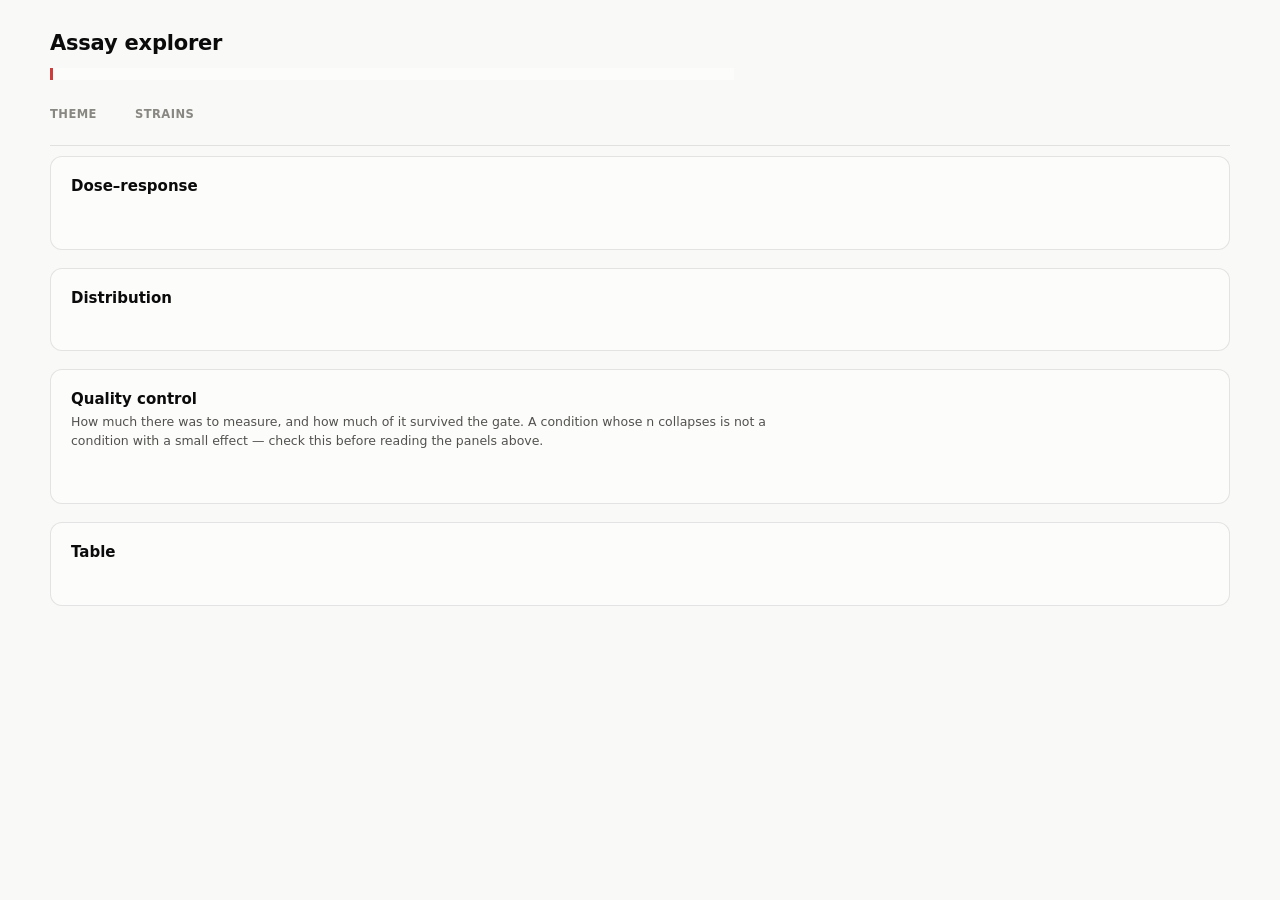
==== launcher/assay_explorer_template.html @ 5ca2dff2 "Body size in micrometres; plate/condition layer and explorers for the other three assays Two related" ====
<!DOCTYPE html><html lang="en"><head><meta charset="utf-8">
<meta name="viewport" content="width=device-width,initial-scale=1">
<title>Assay explorer</title>
<style>
:root{color-scheme:light;--surface-1:#fcfcfb;--plane:#f9f9f7;--ink:#0b0b0b;--ink2:#52514e;--mut:#898781;
--grid:#e1e0d9;--axis:#c3c2b7;--ring:rgba(11,11,11,.10);--crit:#d03b3b;--s1:#2a78d6;
--g1:#86b6ef;--g2:#5598e7;--g3:#2a78d6;--g4:#1c5cab;--g5:#104281;--g6:#0d366b;--g7:#08203f}
:root[data-theme=dark],
html[data-theme=dark]{color-scheme:dark;--surface-1:#1a1a19;--plane:#0d0d0d;--ink:#fff;--ink2:#c3c2b7;
--grid:#2c2c2a;--axis:#383835;--ring:rgba(255,255,255,.10);--s1:#3987e5;
--g1:#b7d3f6;--g2:#86b6ef;--g3:#3987e5;--g4:#256abf;--g5:#184f95;--g6:#104281;--g7:#0d366b}
@media(prefers-color-scheme:dark){:root:where(:not([data-theme=light])){color-scheme:dark;
--surface-1:#1a1a19;--plane:#0d0d0d;--ink:#fff;--ink2:#c3c2b7;--grid:#2c2c2a;--axis:#383835;
--ring:rgba(255,255,255,.10);--s1:#3987e5;
--g1:#b7d3f6;--g2:#86b6ef;--g3:#3987e5;--g4:#256abf;--g5:#184f95;--g6:#104281;--g7:#0d366b}}
*{box-sizing:border-box}
body{margin:0;background:var(--plane);color:var(--ink);font:14px/1.5 system-ui,-apple-system,"Segoe UI",sans-serif;padding:28px 22px 60px}
.wrap{max-width:1180px;margin:0 auto}
h1{font-size:21px;margin:0 0 4px;letter-spacing:-.01em}
.sub{color:var(--ink2);margin:0 0 8px;font-size:13.5px;max-width:86ch}
.warn{border-left:3px solid var(--crit);padding:6px 12px;margin:0 0 18px;color:var(--ink2);font-size:12.5px;max-width:86ch;background:var(--surface-1)}
.card{background:var(--surface-1);border:1px solid var(--ring);border-radius:12px;padding:18px 20px 16px;margin-bottom:18px}
h2{font-size:15px;margin:0 0 3px}
.cap{color:var(--ink2);font-size:12.5px;margin:0 0 14px;max-width:92ch}
.bar{position:sticky;top:0;z-index:8;background:var(--plane);padding:8px 0 10px;margin-bottom:10px;border-bottom:1px solid var(--ring)}
.ctrl{display:flex;gap:7px;flex-wrap:wrap;align-items:center;margin-bottom:12px}
.ctrl b{font-size:11.5px;color:var(--mut);text-transform:uppercase;letter-spacing:.04em;font-weight:600;margin-right:3px}
button{font:inherit;font-size:12.5px;padding:5px 11px;border-radius:999px;cursor:pointer;border:1px solid var(--ring);background:transparent;color:var(--ink2)}
button[aria-pressed=true]{background:var(--ink);color:var(--surface-1);border-color:var(--ink)}
.lg{display:flex;gap:15px;flex-wrap:wrap;font-size:12px;color:var(--ink2);margin-top:10px;align-items:center}
.lg i{width:11px;height:11px;border-radius:3px;display:inline-block;margin-right:5px;vertical-align:-1px}
svg{display:block;width:100%;height:auto;overflow:visible}
svg text{pointer-events:none}
.scroll{overflow-x:auto;overflow-y:visible}
.tt{position:fixed;pointer-events:none;background:var(--surface-1);border:1px solid var(--ring);border-radius:8px;
padding:7px 10px;font-size:12px;box-shadow:0 4px 16px rgba(0,0,0,.13);opacity:0;transition:opacity .1s;z-index:9;color:var(--ink);white-space:nowrap}
.note{font-size:12px;color:var(--mut);margin-top:12px;max-width:92ch}
table{border-collapse:collapse;font-size:12.5px;width:100%}
th,td{text-align:right;padding:5px 9px;border-bottom:1px solid var(--grid);white-space:nowrap}
th:first-child,td:first-child,th:nth-child(2),td:nth-child(2){text-align:left}
thead th{color:var(--mut);font-weight:600;font-size:11.5px;text-transform:uppercase;letter-spacing:.03em}
.flag{color:var(--crit)}
</style></head><body><div class="wrap">
<h1 id="title">Assay explorer</h1>
<p class="sub" id="hdr"></p>
<p class="warn" id="caveat"></p>

<div class="bar"><div class="ctrl"><b>Theme</b><span id="theme"></span>
<span style="width:14px"></span><b id="fillab">Strains</b><span id="filt"></span></div></div>

<div class="card"><h2 id="drt">Dose&ndash;response</h2>
<p class="cap" id="drcap"></p>
<div class="scroll"><div id="dr"></div></div><div class="lg" id="drlg"></div>
<div class="note" id="drnote"></div></div>

<div class="card" id="distcard"><h2 id="distt">Distribution</h2>
<p class="cap" id="distcap"></p>
<div class="scroll"><div id="dist"></div></div><div class="lg" id="distlg"></div></div>

<div class="card"><h2>Quality control</h2>
<p class="cap">How much there was to measure, and how much of it survived the gate. A condition whose
n collapses is not a condition with a small effect &mdash; check this before reading the panels above.</p>
<div class="ctrl" id="qck"></div>
<div class="scroll"><div id="qc"></div></div><div class="lg" id="qclg"></div></div>

<div class="card"><h2>Table</h2>
<p class="cap" id="tblcap"></p>
<div class="ctrl" id="tbk"></div>
<div class="scroll"><div id="tbl"></div></div></div>

</div><div class="tt" id="tt"></div>
<script>
const D = __DATA__;
const $=i=>document.getElementById(i);
const E=(t,a,k)=>{const n=document.createElementNS('http://www.w3.org/2000/svg',t);
 for(const q in a)n.setAttribute(q,a[q]);(k||[]).forEach(c=>n.appendChild(c));return n};
const T=s=>document.createTextNode(s);
const v=n=>getComputedStyle(document.documentElement).getPropertyValue(n).trim();
const tt=$('tt');
function hov(el,html){el.style.pointerEvents='all';
 el.addEventListener('mousemove',e=>{tt.innerHTML=html;tt.style.opacity=1;
  tt.style.left=Math.min(e.clientX+14,innerWidth-tt.offsetWidth-10)+'px';
  tt.style.top=(e.clientY+16)+'px';});
 el.addEventListener('mouseleave',()=>tt.style.opacity=0);}
const RAMP=['--g1','--g2','--g3','--g4','--g5','--g6','--g7'];
const ramp=(i,n)=>RAMP[n<=1?2:Math.min(RAMP.length-1,Math.round(i*(RAMP.length-1)/(n-1)))];
const num=(x,d)=>x===null||x===undefined||!isFinite(x)?'—':(+x).toFixed(d===undefined?2:d);
const dl=d=>d===null?'—':(d+(D.dose_unit?' '+D.dose_unit:''));

/* which strains (or conditions, when nothing parsed) are on screen */
let SHOWN=new Set(D.has_dose?D.strains:D.conditions);
const colKeys=()=>(D.has_dose?D.strains:D.conditions).filter(s=>SHOWN.has(s));
const condOf=(strain,dose)=>D.cond.find(c=>c.strain===strain&&c.dose===dose);
const condByName=n=>D.cond.find(c=>c.condition===n);

/* ---------- 1. dose-response grid: rows = metric, cols = strain ---------- */
function drawDR(){
 const cols=colKeys(), M=D.metrics;
 if(!cols.length||!M.length){$('dr').innerHTML='<p class="note">Nothing selected.</p>';return;}
 const xs=D.has_dose?D.doses:D.conditions.filter(c=>SHOWN.has(c));
 const pw=Math.max(120,Math.min(230,150)), ph=104, gapC=16, gapR=44, padL=86, padT=30, padB=34;
 const W=padL+cols.length*(pw+gapC), H=padT+M.length*(ph+gapR)+padB;
 const svg=E('svg',{viewBox:'0 0 '+W+' '+H,width:W,role:'img','aria-label':'Dose-response'});
 svg.setAttribute('style','max-width:100%;height:auto');
 M.forEach((m,ri)=>{
  /* shared y across the row, so columns are directly comparable */
  let lo=Infinity,hi=-Infinity;
  cols.forEach(cl=>xs.forEach(x=>{
   const c=D.has_dose?condOf(cl,x):condByName(x); if(!c)return;
   const st=c.stats[m.key]||{}; const mu=st.mean, s=st.sd||0;
   if(mu!==null&&mu!==undefined&&isFinite(mu)){lo=Math.min(lo,mu-s);hi=Math.max(hi,mu+s);}
   D.plates.filter(p=>p.condition===c.condition).forEach(p=>{const y=p.vals[m.key];
    if(y!==null&&y!==undefined&&isFinite(y)){lo=Math.min(lo,y);hi=Math.max(hi,y);}});
  }));
  if(!isFinite(lo)){lo=0;hi=1;}
  if(hi<=lo)hi=lo+1;
  if(lo>0&&lo/hi<0.35)lo=0;                  /* zero baseline when it is close */
  const padY=0.08*(hi-lo); lo-=padY; hi+=padY;
  cols.forEach((cl,ci)=>{
   const ox=padL+ci*(pw+gapC), oy=padT+ri*(ph+gapR);
   const X=i=>ox+(xs.length===1?pw/2:14+i*(pw-28)/(xs.length-1));
   const Y=y=>oy+ph-ph*(y-lo)/(hi-lo);
   for(let g=0;g<=3;g++){const y=oy+ph-ph*g/3;
    svg.appendChild(E('line',{x1:ox,x2:ox+pw,y1:y,y2:y,stroke:v('--grid'),'stroke-width':.8}));
    if(ci===0)svg.appendChild(E('text',{x:ox-8,y:y+3.5,'text-anchor':'end',fill:v('--mut'),'font-size':9.5},
      [T(num(lo+(hi-lo)*g/3,(hi-lo)<3?2:(hi-lo)<40?1:0))]));}
   if(ci===0)svg.appendChild(E('text',{x:14,y:oy+ph/2,'text-anchor':'middle',fill:v('--ink'),
     'font-size':11,'font-weight':600,transform:'rotate(-90 14 '+(oy+ph/2)+')'},[T(m.label)]));
   if(ri===0)svg.appendChild(E('text',{x:ox+pw/2,y:oy-12,'text-anchor':'middle',fill:v('--ink'),
     'font-size':12,'font-weight':700},[T(cl)]));
   const pts=[];
   xs.forEach((x,xi)=>{
    const c=D.has_dose?condOf(cl,x):condByName(x); if(!c)return;
    const st=c.stats[m.key]||{};
    D.plates.filter(p=>p.condition===c.condition).forEach((p,pi)=>{const y=p.vals[m.key];
     if(y===null||y===undefined||!isFinite(y))return;
     const dot=E('circle',{cx:X(xi)+((pi%5)-2)*2.6,cy:Y(y),r:2,fill:v('--axis')});
     hov(dot,'<b>'+p.plate+'</b><br>'+m.label+' '+num(y)+(m.unit?' '+m.unit:'')+
         '<br>'+p.n_kept+' of '+p.n_items+' kept');
     svg.appendChild(dot);});
    if(st.mean===null||st.mean===undefined||!isFinite(st.mean))return;
    pts.push([X(xi),Y(st.mean)]);
    if(st.sd)svg.appendChild(E('path',{d:'M'+X(xi)+' '+Y(st.mean+st.sd)+'V'+Y(st.mean-st.sd),
      stroke:v('--s1'),'stroke-width':1.2}));
    const mk=E('circle',{cx:X(xi),cy:Y(st.mean),r:3.4,fill:v('--s1'),
      stroke:v('--surface-1'),'stroke-width':1.5});
    hov(mk,'<b>'+c.condition+'</b><br>'+m.label+' '+num(st.mean)+(m.unit?' '+m.unit:'')+
        (st.sd?' ± '+num(st.sd):'')+'<br>'+c.n_plates+' plate(s), '+c.n_kept+' kept of '+c.n_items+
        (m.note?'<br><i>'+m.note+'</i>':''));
    svg.appendChild(mk);});
   if(pts.length>1)svg.appendChild(E('path',{d:pts.map((p,i)=>(i?'L':'M')+p[0]+' '+p[1]).join(' '),
     fill:'none',stroke:v('--s1'),'stroke-width':1.8,'stroke-linejoin':'round'}));
   svg.appendChild(E('line',{x1:ox,x2:ox+pw,y1:oy+ph,y2:oy+ph,stroke:v('--axis'),'stroke-width':1}));
   if(ri===M.length-1)xs.forEach((x,xi)=>svg.appendChild(E('text',{x:X(xi),y:oy+ph+15,
     'text-anchor':'middle',fill:v('--mut'),'font-size':9.5},[T(D.has_dose?String(x):String(x))])));
  });
 });
 if(D.has_dose)svg.appendChild(E('text',{x:padL+(W-padL)/2,y:H-6,'text-anchor':'middle',
   fill:v('--mut'),'font-size':10.5},[T('Dose'+(D.dose_unit?' ('+D.dose_unit+')':''))]));
 $('dr').innerHTML='';$('dr').appendChild(svg);
 $('drlg').innerHTML='<span><i style="background:'+v('--s1')+'"></i>condition mean ± SD across plates</span>'
  +'<span><i style="background:'+v('--axis')+'"></i>one plate</span>'
  +'<span style="color:var(--mut)">y is shared across a row, so columns compare directly</span>';
 $('drnote').innerHTML=D.metrics.filter(m=>m.note).map(m=>'<b>'+m.label+'</b> — '+m.note).join('<br>');
}

/* ---------- 2. distribution: rows = strain, curves = dose ---------- */
function drawDist(){
 if(!D.dist){$('distcard').style.display='none';return;}
 const P=D.dist, X=P.x, n=X.length, rows=colKeys();
 const series=D.has_dose?D.doses:['*'];
 const pw=420, ph=76, gapR=26, padL=96, padT=16, padB=40;
 const W=padL+pw+20, H=padT+rows.length*(ph+gapR)+padB;
 const svg=E('svg',{viewBox:'0 0 '+W+' '+H,width:W,role:'img','aria-label':'Distribution'});
 svg.setAttribute('style','max-width:100%;height:auto');
 const lx=P.log?Math.log(X[0]):X[0], hx=P.log?Math.log(X[n-1]):X[n-1];
 const ticks=(()=>{if(!P.log){const o=[];for(let g=0;g<=5;g++)o.push(X[0]+(X[n-1]-X[0])*g/5);return o;}
  const o=[];let e=Math.floor(Math.log10(X[0]));
  while(Math.pow(10,e)<=X[n-1]){[1,1.5,2,3,4,6,8].forEach(m=>{const z=m*Math.pow(10,e);
   if(z>=X[0]&&z<=X[n-1])o.push(z);});e++;}return o;})();
 const PXo=z=>(P.log?Math.log(z):z);
 let drawn=0;
 rows.forEach((rk,ri)=>{
  const oy=padT+ri*(ph+gapR), ox=padL;
  const PX=z=>ox+pw*(PXo(z)-lx)/(hx-lx), PY=y=>oy+ph-ph*y;
  ticks.forEach(z=>{svg.appendChild(E('line',{x1:PX(z),x2:PX(z),y1:oy,y2:oy+ph,stroke:v('--grid'),'stroke-width':.8}));
   if(ri===rows.length-1)svg.appendChild(E('text',{x:PX(z),y:oy+ph+26,'text-anchor':'middle',
     fill:v('--mut'),'font-size':9.5},[T(num(z,z<10?1:0))]));});
  svg.appendChild(E('text',{x:padL-12,y:oy+ph/2+4,'text-anchor':'end',fill:v('--ink'),
    'font-size':12,'font-weight':700},[T(rk)]));
  series.forEach((s,si)=>{
   const key=D.has_dose?(rk+'|'+s):rk;
   const g=P.groups[key]; if(!g)return;
   const col=v(ramp(si,series.length));
   if(g.y){drawn++;
    let d='M'+PX(X[0])+' '+PY(0); g.y.forEach((y,i)=>{d+='L'+PX(X[i])+' '+PY(y)}); d+='L'+PX(X[n-1])+' '+PY(0);
    svg.appendChild(E('path',{d:d+'Z',fill:col,opacity:.12}));
    const ln=E('path',{d:d,fill:'none',stroke:col,'stroke-width':2,'stroke-linejoin':'round'});
    hov(ln,'<b>'+rk+(D.has_dose?' · '+dl(s):'')+'</b><br>median '+num(g.p50)+' '+P.unit+
        '<br>p25–p75 '+num(g.p25)+'–'+num(g.p75)+' · n='+g.n);
    svg.appendChild(ln);}
   const tri=E('path',{d:'M'+PX(g.p50)+' '+(oy+ph+3)+'l-4 6h8z',fill:col,
     stroke:v('--surface-1'),'stroke-width':1});
   hov(tri,'<b>'+rk+(D.has_dose?' · '+dl(s):'')+'</b><br>median '+num(g.p50)+' '+P.unit+' · n='+g.n);
   svg.appendChild(tri);});
  svg.appendChild(E('line',{x1:ox,x2:ox+pw,y1:oy+ph,y2:oy+ph,stroke:v('--axis'),'stroke-width':1}));
 });
 svg.appendChild(E('text',{x:padL+pw/2,y:H-6,'text-anchor':'middle',fill:v('--mut'),'font-size':10.5},
   [T(P.label+(P.unit?' ('+P.unit+')':'')+(P.log?', log scale':''))]));
 $('dist').innerHTML='';$('dist').appendChild(svg);
 $('distlg').innerHTML=(D.has_dose?D.doses.map((d,i)=>
   '<span><i style="background:'+v(ramp(i,D.doses.length))+'"></i>'+dl(d)+'</span>').join(''):'')
  +'<span style="color:var(--mut)">▲ median · '+P.n_total.toLocaleString()+' items · '+drawn
  +' curve'+(drawn===1?'':'s')+' (a group needs ≥8)</span>';
}

/* ---------- 3. quality control ---------- */
const QCM=[{k:'n_items',lab:'Items measured per plate'},
           {k:'n_kept',lab:'…that passed the quality gate'},
           {k:'kept_pct',lab:'Kept, as % of measured'}];
let QK=0;
function drawQC(){
 const cols=colKeys();
 const cells=[]; cols.forEach(cl=>{(D.has_dose?D.doses:[null]).forEach(d=>{
  const c=D.has_dose?condOf(cl,d):condByName(cl); if(c)cells.push(c);});});
 if(!cells.length){$('qc').innerHTML='';return;}
 const M=QCM[QK];
 const pw=Math.max(360,Math.min(1040,66*cells.length+120)), ph=180, padL=64,padT=16,padB=64;
 const W=pw+padL, H=ph+padT+padB;
 const svg=E('svg',{viewBox:'0 0 '+W+' '+H,width:W,role:'img','aria-label':'Quality control'});
 svg.setAttribute('style','max-width:100%;height:auto');
 const valOf=c=>M.k==='kept_pct'?(c.n_items?100*c.n_kept/c.n_items:null):c[M.k];
 let hi=0; cells.forEach(c=>{const y=valOf(c); if(y!==null&&isFinite(y)&&y>hi)hi=y;});
 hi=hi*1.15||1;
 const iw=pw-30, ox=padL, oy=padT, bw=Math.min(34,iw/cells.length*0.62);
 const Y=y=>oy+ph-ph*Math.min(Math.max(y,0),hi)/hi;
 for(let g=0;g<=4;g++){const val=hi*g/4,y=Y(val);
  svg.appendChild(E('line',{x1:ox,x2:ox+iw,y1:y,y2:y,stroke:v('--grid'),'stroke-width':.8}));
  svg.appendChild(E('text',{x:ox-8,y:y+3.5,'text-anchor':'end',fill:v('--mut'),'font-size':10},
    [T(num(val,hi<10?1:0))]));}
 cells.forEach((c,i)=>{const x=ox+iw*(i+0.5)/cells.length, y=valOf(c);
  if(y!==null&&isFinite(y)){
   const h=Math.max(1,oy+ph-Y(y));
   const r=E('rect',{x:x-bw/2,y:Y(y),width:bw,height:h,rx:3,fill:v('--s1'),opacity:.85});
   hov(r,'<b>'+c.condition+'</b><br>'+M.lab+': '+num(y,1)+'<br>'+c.n_plates+
       ' plate(s) · '+c.n_kept+' kept of '+c.n_items);
   svg.appendChild(r);}
  svg.appendChild(E('text',{x:x,y:oy+ph+14,'text-anchor':'end',fill:v('--mut'),'font-size':9.5,
    transform:'rotate(-40 '+x+' '+(oy+ph+14)+')'},[T(c.condition)]));});
 svg.appendChild(E('line',{x1:ox,x2:ox+iw,y1:oy+ph,y2:oy+ph,stroke:v('--axis'),'stroke-width':1}));
 $('qc').innerHTML='';$('qc').appendChild(svg);
 $('qclg').innerHTML='<span style="color:var(--mut)">'+M.lab+'</span>';
}

/* ---------- 4. table ---------- */
let TBK=0;
function drawTable(){
 const per=TBK===0;
 let h='<table><thead><tr><th>Condition</th><th>'+(per?'Plates':'Plate')+'</th>'
  +(per?'<th>n items</th><th>n kept</th>':'<th>n items</th><th>n kept</th>')
  +D.metrics.map(m=>'<th>'+m.label+(m.unit?' ('+m.unit+')':'')+'</th>').join('')+'</tr></thead><tbody>';
 if(per){
  D.cond.filter(c=>SHOWN.has(D.has_dose?c.strain:c.condition)).forEach(c=>{
   h+='<tr><td>'+c.condition+'</td><td>'+c.n_plates+'</td><td>'+c.n_items+'</td><td>'+c.n_kept+'</td>'
    +D.metrics.map(m=>{const s=c.stats[m.key]||{};
      return '<td>'+num(s.mean)+(s.sd!==null&&s.sd!==undefined?' <span style="color:var(--mut)">± '+num(s.sd)+'</span>':'')+'</td>'}).join('')+'</tr>';});
 }else{
  D.plates.filter(p=>SHOWN.has(D.has_dose?p.strain:p.condition)).forEach(p=>{
   h+='<tr><td>'+p.condition+'</td><td>'+p.plate+'</td><td>'+p.n_items+'</td><td>'+p.n_kept+'</td>'
    +D.metrics.map(m=>'<td>'+num(p.vals[m.key])+'</td>').join('')+'</tr>';});
 }
 h+='</tbody></table>';$('tbl').innerHTML=h;
}

/* ---------- chrome ---------- */
function chip(host,label,pressed,onclick){const b=document.createElement('button');
 b.textContent=label;b.setAttribute('aria-pressed',pressed?'true':'false');
 b.onclick=()=>{onclick(b);};host.appendChild(b);return b;}

function boot(){
 $('title').textContent=D.title; document.title=D.title;
 $('hdr').innerHTML=D.subtitle||'';
 if(D.caveat)$('caveat').innerHTML=D.caveat; else $('caveat').style.display='none';
 $('drt').textContent=D.has_dose?'Dose–response':'By condition';
 $('drcap').innerHTML=D.dr_caption||'';
 if(D.dist){$('distt').textContent=D.dist.title||'Distribution';$('distcap').innerHTML=D.dist.caption||'';}
 $('tblcap').innerHTML='Every number behind the panels. Condition rows are mean ± SD across plates; '
  +'plate rows are that plate’s own summary.';
 $('fillab').textContent=D.has_dose?'Strains':'Conditions';
 (D.has_dose?D.strains:D.conditions).forEach(s=>chip($('filt'),s,true,b=>{
   if(SHOWN.has(s)&&SHOWN.size>1)SHOWN.delete(s); else SHOWN.add(s);
   b.setAttribute('aria-pressed',SHOWN.has(s)?'true':'false'); redraw();}));
 QCM.forEach((m,i)=>chip($('qck'),m.lab,i===0,b=>{QK=i;
   [...$('qck').children].forEach((c,j)=>c.setAttribute('aria-pressed',j===i?'true':'false'));drawQC();}));
 ['Per condition','Per plate'].forEach((lab,i)=>chip($('tbk'),lab,i===0,b=>{TBK=i;
   [...$('tbk').children].forEach((c,j)=>c.setAttribute('aria-pressed',j===i?'true':'false'));drawTable();}));
 ['Auto','Light','Dark'].forEach((lab,i)=>chip($('theme'),lab,i===0,b=>{
   const r=document.documentElement;
   if(i===0)r.removeAttribute('data-theme'); else r.setAttribute('data-theme',lab.toLowerCase());
   [...$('theme').children].forEach((c,j)=>c.setAttribute('aria-pressed',j===i?'true':'false'));
   redraw();}));
 redraw();
}
function redraw(){drawDR();drawDist();drawQC();drawTable();}
boot();
</script></body></html>
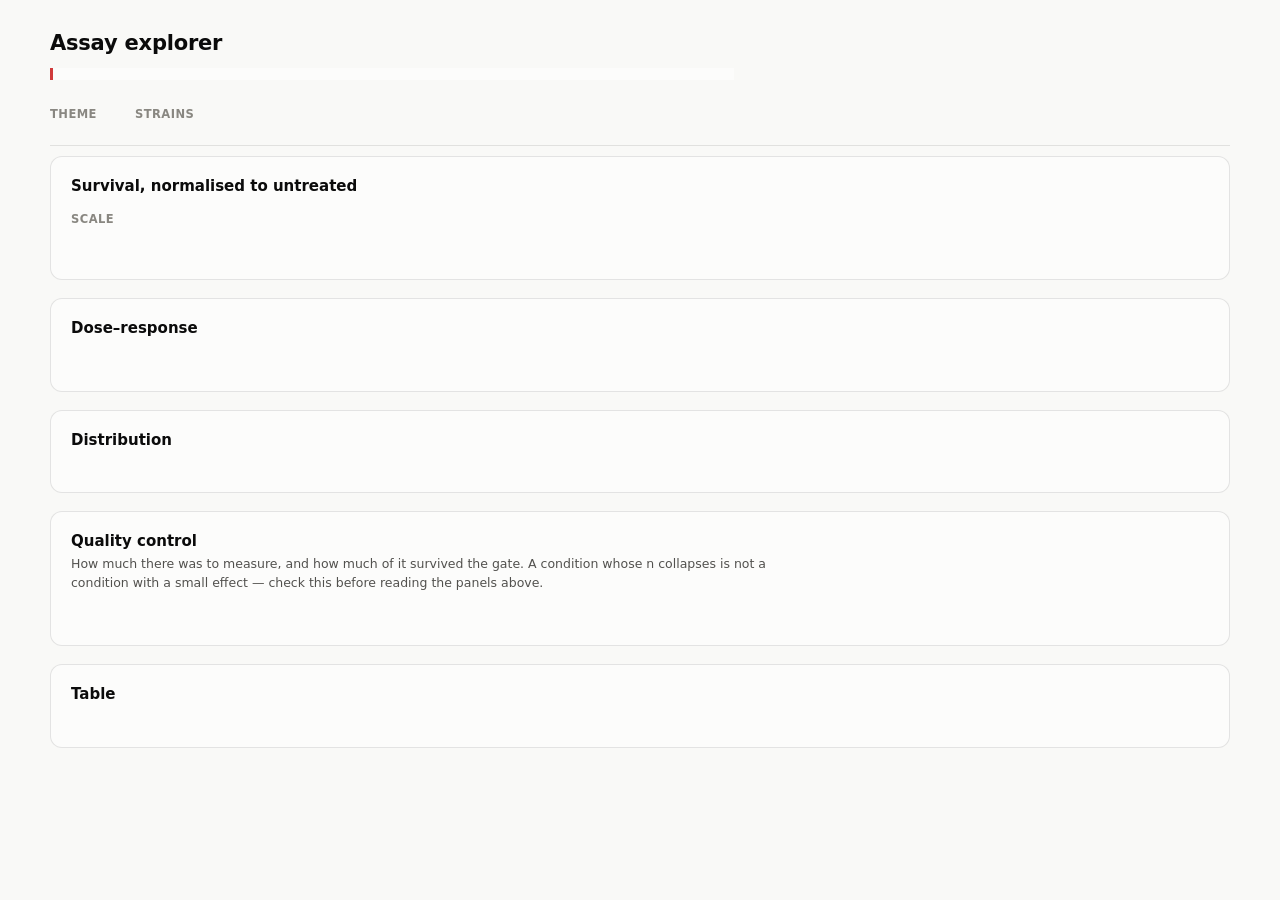
==== commit 5b6910a6: "Colony survival gets the figure it was missing: survival normalised to untreated counting_dose_respo" ====
--- a/launcher/assay_explorer_template.html
+++ b/launcher/assay_explorer_template.html
@@ -4,15 +4,18 @@
 <style>
 :root{color-scheme:light;--surface-1:#fcfcfb;--plane:#f9f9f7;--ink:#0b0b0b;--ink2:#52514e;--mut:#898781;
 --grid:#e1e0d9;--axis:#c3c2b7;--ring:rgba(11,11,11,.10);--crit:#d03b3b;--s1:#2a78d6;
---g1:#86b6ef;--g2:#5598e7;--g3:#2a78d6;--g4:#1c5cab;--g5:#104281;--g6:#0d366b;--g7:#08203f}
+--g1:#86b6ef;--g2:#5598e7;--g3:#2a78d6;--g4:#1c5cab;--g5:#104281;--g6:#0d366b;--g7:#08203f;
+--c1:#2a78d6;--c2:#eb6834;--c3:#1baf7a;--c4:#eda100;--c5:#e87ba4;--c6:#008300;--c7:#4a3aa7;--c8:#e34948}
 :root[data-theme=dark],
 html[data-theme=dark]{color-scheme:dark;--surface-1:#1a1a19;--plane:#0d0d0d;--ink:#fff;--ink2:#c3c2b7;
 --grid:#2c2c2a;--axis:#383835;--ring:rgba(255,255,255,.10);--s1:#3987e5;
---g1:#b7d3f6;--g2:#86b6ef;--g3:#3987e5;--g4:#256abf;--g5:#184f95;--g6:#104281;--g7:#0d366b}
+--g1:#b7d3f6;--g2:#86b6ef;--g3:#3987e5;--g4:#256abf;--g5:#184f95;--g6:#104281;--g7:#0d366b;
+--c1:#3987e5;--c2:#d95926;--c3:#199e70;--c4:#c98500;--c5:#d55181;--c6:#008300;--c7:#9085e9;--c8:#e66767}
 @media(prefers-color-scheme:dark){:root:where(:not([data-theme=light])){color-scheme:dark;
 --surface-1:#1a1a19;--plane:#0d0d0d;--ink:#fff;--ink2:#c3c2b7;--grid:#2c2c2a;--axis:#383835;
 --ring:rgba(255,255,255,.10);--s1:#3987e5;
---g1:#b7d3f6;--g2:#86b6ef;--g3:#3987e5;--g4:#256abf;--g5:#184f95;--g6:#104281;--g7:#0d366b}}
+--g1:#b7d3f6;--g2:#86b6ef;--g3:#3987e5;--g4:#256abf;--g5:#184f95;--g6:#104281;--g7:#0d366b;
+--c1:#3987e5;--c2:#d95926;--c3:#199e70;--c4:#c98500;--c5:#d55181;--c6:#008300;--c7:#9085e9;--c8:#e66767}}
 *{box-sizing:border-box}
 body{margin:0;background:var(--plane);color:var(--ink);font:14px/1.5 system-ui,-apple-system,"Segoe UI",sans-serif;padding:28px 22px 60px}
 .wrap{max-width:1180px;margin:0 auto}
@@ -48,6 +51,12 @@
 <div class="bar"><div class="ctrl"><b>Theme</b><span id="theme"></span>
 <span style="width:14px"></span><b id="fillab">Strains</b><span id="filt"></span></div></div>
 
+<div class="card" id="survcard"><h2>Survival, normalised to untreated</h2>
+<p class="cap" id="survcap"></p>
+<div class="ctrl" id="survk"><b>Scale</b></div>
+<div class="scroll"><div id="surv"></div></div><div class="lg" id="survlg"></div>
+<div class="note" id="survnote"></div></div>
+
 <div class="card"><h2 id="drt">Dose&ndash;response</h2>
 <p class="cap" id="drcap"></p>
 <div class="scroll"><div id="dr"></div></div><div class="lg" id="drlg"></div>
@@ -92,6 +101,118 @@
 const colKeys=()=>(D.has_dose?D.strains:D.conditions).filter(s=>SHOWN.has(s));
 const condOf=(strain,dose)=>D.cond.find(c=>c.strain===strain&&c.dose===dose);
 const condByName=n=>D.cond.find(c=>c.condition===n);
+
+/* ---------- 0. survival: one axis, every strain, normalised to its own control
+   The one panel that overlays strains instead of faceting them, because "which
+   strain falls off faster" is a comparison between curves. It pays for the
+   exception with a colour-vision-validated categorical set, capped at eight,
+   and a label on every curve, so identity never rests on colour alone.
+   Linear and log are the same numbers: linear can draw a zero, log shows a
+   fall from 100% to 10% and one from 10% to 1% as the same step. -------- */
+const CAT=['--c1','--c2','--c3','--c4','--c5','--c6','--c7','--c8'];
+let SLOG=0;
+function drawSurv(){
+ const P=D.survival;
+ if(!P){$('survcard').style.display='none';return;}
+ const S=P.series.filter(s=>SHOWN.has(s.strain));
+ const slot={}; P.series.forEach((s,i)=>slot[s.strain]=i);   /* colour follows the strain, never its rank */
+ if(!S.length){$('surv').innerHTML='<p class="note">Nothing selected.</p>';$('survlg').innerHTML='';return;}
+ const every=[]; S.forEach(s=>s.pts.forEach(q=>(q.vals||[]).forEach(x=>{if(x!==null&&isFinite(x))every.push(x)})));
+ const mx=Math.max(100,...every), pos=every.filter(x=>x>0);
+ const isLog=SLOG===1;
+ const top=isLog?Math.max(100,mx*1.3):Math.max(105,mx*1.08);
+ const fl=Math.pow(10,Math.floor(Math.log10(Math.min(100,...(pos.length?pos:[100])))));
+ const ds=[...new Set(S.flatMap(s=>s.pts.map(q=>q.dose)))].sort((a,b)=>a-b);
+ const dmin=ds[0], dmax=ds[ds.length-1], span=(dmax-dmin)||1;
+ const padL=64,padT=14,padB=50,pw=650,ph=258,labw=70;
+ const W=padL+pw+labw, H=padT+ph+padB;
+ const svg=E('svg',{viewBox:'0 0 '+W+' '+H,width:W,role:'img','aria-label':'Survival normalised to untreated'});
+ svg.setAttribute('style','max-width:100%;height:auto');
+ const ox=padL, oy=padT;
+ const X=d=>ox+(ds.length===1?pw/2:pw*(d-dmin)/span*0.92);
+ const lg=Math.log10(fl), lgT=Math.log10(top);
+ const Y=y=>isLog?oy+ph-ph*(Math.log10(Math.max(y,fl))-lg)/(lgT-lg):oy+ph-ph*Math.min(y,top)/top;
+ const FY=isLog?oy+ph:Y(0);                       /* where a zero-count plate sits */
+
+ /* grid + y labels */
+ const yt=[];
+ if(isLog){for(let e=Math.floor(lg);Math.pow(10,e)<=top;e++){const z=Math.pow(10,e);if(z>=fl)yt.push(z);}}
+ else{const st=top<=140?20:(top<=220?25:50);for(let z=0;z<=top;z+=st)yt.push(z);}
+ yt.forEach(z=>{const y=Y(z);
+  svg.appendChild(E('line',{x1:ox,x2:ox+pw,y1:y,y2:y,stroke:v('--grid'),'stroke-width':.8}));
+  svg.appendChild(E('text',{x:ox-9,y:y+3.5,'text-anchor':'end',fill:v('--mut'),'font-size':10},
+    [T((z===0?0:z<1?z.toFixed(1):z)+'%')]));});
+ if(isLog){for(let e=Math.floor(lg);Math.pow(10,e)<top;e++)for(let m=2;m<10;m++){
+   const z=m*Math.pow(10,e); if(z<fl||z>top)continue; const y=Y(z);
+   svg.appendChild(E('line',{x1:ox,x2:ox+pw,y1:y,y2:y,stroke:v('--grid'),'stroke-width':.5,opacity:.5}));
+   svg.appendChild(E('line',{x1:ox-3,x2:ox,y1:y,y2:y,stroke:v('--axis'),'stroke-width':.8}));}}
+ svg.appendChild(E('line',{x1:ox,x2:ox+pw,y1:Y(100),y2:Y(100),stroke:v('--axis'),'stroke-width':1,
+   'stroke-dasharray':'5 4'}));
+
+ let nz=0; const labs=[];
+ S.forEach(s=>{
+  const col=v(CAT[slot[s.strain]%CAT.length]);
+  (s.pts||[]).forEach(q=>{const n=(q.vals||[]).length;
+   (q.vals||[]).forEach((val,j)=>{
+    if(val===null||!isFinite(val))return;
+    const dx=(j-(n-1)/2)*4;
+    if(val<=0&&isLog){nz++;
+     const tri=E('path',{d:'M'+(X(q.dose)+dx-4)+' '+(FY-7)+'h8l-4 7z',fill:'none',stroke:col,'stroke-width':1.1,opacity:.65});
+     hov(tri,'<b>'+(q.plates?q.plates[j]:'plate')+'</b><br>'+dl(q.dose)+' · 0% — no colonies<br><i>zero cannot sit on a log axis</i>');
+     svg.appendChild(tri);return;}
+    if(val<=0)nz++;
+    const dot=E('circle',{cx:X(q.dose)+dx,cy:Y(val),r:2.3,fill:col,opacity:.5,
+      stroke:v('--surface-1'),'stroke-width':.8});
+    hov(dot,'<b>'+(q.plates?q.plates[j]:'plate')+'</b><br>'+s.strain+' · '+dl(q.dose)+'<br>'+num(val,1)+'% of untreated');
+    svg.appendChild(dot);});});
+  const pts=[];
+  (s.pts||[]).forEach(q=>{
+   if(q.mean===null||!isFinite(q.mean))return;
+   if(isLog&&q.mean<=0)return;
+   pts.push([X(q.dose),Y(q.mean)]);
+   if(q.sd){const hiY=Y(q.mean+q.sd), loY=Y(Math.max(q.mean-q.sd,isLog?fl:0));
+    svg.appendChild(E('path',{d:'M'+X(q.dose)+' '+hiY+'V'+loY,stroke:col,'stroke-width':1.3}));}
+   const mk=E('circle',{cx:X(q.dose),cy:Y(q.mean),r:3.8,fill:col,stroke:v('--surface-1'),'stroke-width':1.5});
+   hov(mk,'<b>'+s.strain+' · '+dl(q.dose)+'</b><br>'+num(q.mean,1)+'% ± '+num(q.sd,1)+
+       ' of untreated<br>'+(q.vals||[]).length+' plate(s)'+
+       (q.dose===s.ctrl_dose?'<br><i>the control: 100% by construction, the bar is its own spread</i>':''));
+   svg.appendChild(mk);});
+  if(pts.length>1)svg.appendChild(E('path',{d:pts.map((q,i)=>(i?'L':'M')+q[0]+' '+q[1]).join(' '),
+    fill:'none',stroke:col,'stroke-width':2,'stroke-linejoin':'round'}));
+  let lx=pts.length?pts[pts.length-1][0]:X(dmin), ly=pts.length?pts[pts.length-1][1]:Y(100);
+  if(isLog){
+   const zs=(s.pts||[]).filter(q=>q.mean!==null&&isFinite(q.mean)&&q.mean<=0).map(q=>q.dose).sort((a,b)=>a-b);
+   if(zs.length&&pts.length){
+    svg.appendChild(E('path',{d:'M'+pts[pts.length-1][0]+' '+pts[pts.length-1][1]+'L'+X(zs[0])+' '+FY,
+      fill:'none',stroke:col,'stroke-width':1.5,'stroke-dasharray':'3 3'}));
+    zs.forEach(z=>{const tri=E('path',{d:'M'+(X(z)-6)+' '+(FY-10)+'h12l-6 10z',fill:v('--surface-1'),
+      stroke:col,'stroke-width':1.7});
+     hov(tri,'<b>'+s.strain+' · '+dl(z)+'</b><br>every plate scored zero<br><i>the floor is a margin, not a value</i>');
+     svg.appendChild(tri);});
+    lx=X(zs[zs.length-1]); ly=FY;}}
+  labs.push({x:lx,y:ly,txt:s.strain});
+ });
+ /* Curves that end close together would print their labels on top of each
+    other; nudge them apart rather than lose one. */
+ labs.sort((a,b)=>a.y-b.y);
+ for(let i=1;i<labs.length;i++)if(labs[i].y-labs[i-1].y<13)labs[i].y=labs[i-1].y+13;
+ labs.forEach(l=>svg.appendChild(E('text',{x:l.x+8,y:Math.min(l.y,oy+ph+9)+3.5,fill:v('--ink'),
+   'font-size':11,'font-weight':600},[T(l.txt)])));
+ svg.appendChild(E('line',{x1:ox,x2:ox+pw,y1:oy+ph,y2:oy+ph,stroke:v('--axis'),'stroke-width':1}));
+ ds.forEach(d=>svg.appendChild(E('text',{x:X(d),y:oy+ph+16,'text-anchor':'middle',fill:v('--mut'),'font-size':10},[T(String(d))])));
+ svg.appendChild(E('text',{x:ox+pw/2,y:H-8,'text-anchor':'middle',fill:v('--mut'),'font-size':10.5},
+   [T('Dose'+(D.dose_unit?' ('+D.dose_unit+')':''))]));
+ svg.appendChild(E('text',{x:13,y:oy+ph/2,'text-anchor':'middle',fill:v('--ink'),'font-size':11,
+   'font-weight':600,transform:'rotate(-90 13 '+(oy+ph/2)+')'},[T(P.label+', % of untreated')]));
+ $('surv').innerHTML='';$('surv').appendChild(svg);
+ $('survlg').innerHTML=S.map(s=>'<span><i style="background:'+v(CAT[slot[s.strain]%CAT.length])+'"></i>'+s.strain+'</span>').join('')
+  +'<span style="color:var(--mut)">dashed line: the untreated control at 100%</span>';
+ const notes=[];
+ if(nz)notes.push(nz+' plate(s) scored zero'+(isLog?' — open triangles on the floor, reached by a dotted drop; the floor is a margin, not a value':' — drawn at 0%, which only the linear scale can show'));
+ if(P.capped)notes.push(P.capped+' further strain(s) are not drawn: eight is as far as the colours stay distinguishable');
+ (P.notes||[]).forEach(n=>notes.push(n));
+ $('survnote').innerHTML=notes.join('<br>');
+}
 
 /* ---------- 1. dose-response grid: rows = metric, cols = strain ---------- */
 function drawDR(){
@@ -284,6 +405,11 @@
  $('drt').textContent=D.has_dose?'Dose–response':'By condition';
  $('drcap').innerHTML=D.dr_caption||'';
  if(D.dist){$('distt').textContent=D.dist.title||'Distribution';$('distcap').innerHTML=D.dist.caption||'';}
+ if(D.survival){$('survcap').innerHTML=D.survival.caption||'';
+  ['Linear','Log'].forEach((lab,i)=>chip($('survk'),lab,i===0,b=>{SLOG=i;
+    [...$('survk').querySelectorAll('button')].forEach((c,j)=>c.setAttribute('aria-pressed',j===i?'true':'false'));
+    drawSurv();}));}
+ else $('survcard').style.display='none';
  $('tblcap').innerHTML='Every number behind the panels. Condition rows are mean ± SD across plates; '
   +'plate rows are that plate’s own summary.';
  $('fillab').textContent=D.has_dose?'Strains':'Conditions';
@@ -301,6 +427,6 @@
    redraw();}));
  redraw();
 }
-function redraw(){drawDR();drawDist();drawQC();drawTable();}
+function redraw(){drawSurv();drawDR();drawDist();drawQC();drawTable();}
 boot();
 </script></body></html>
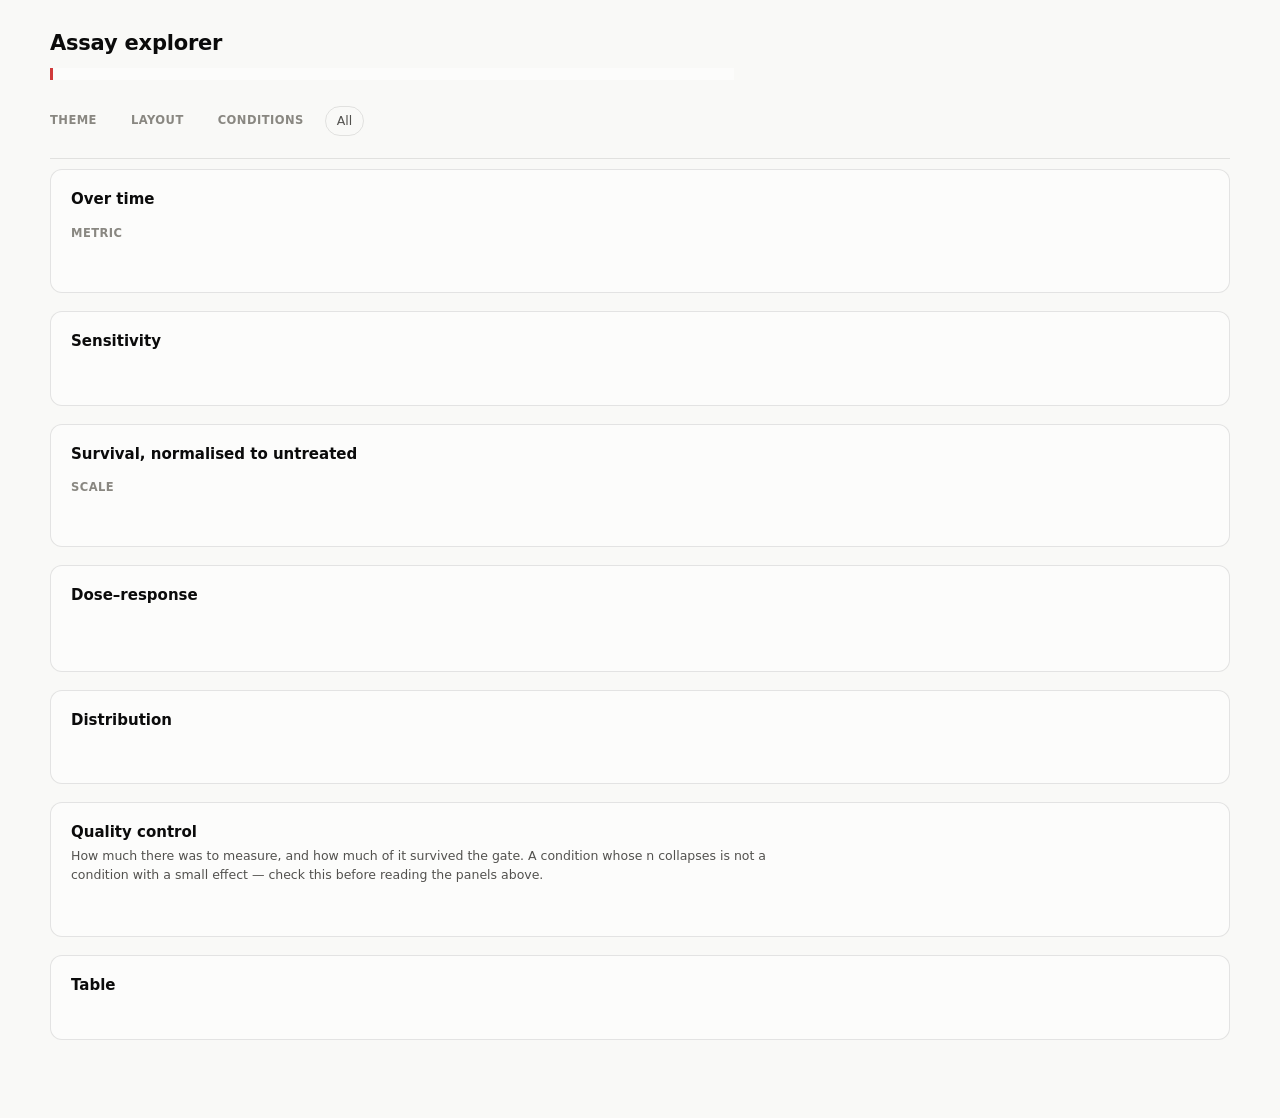
==== commit 66024a97: "Timecourse outputs carry their timepoint, crawling gets a new metric set, every pipeline says what i" ====
--- a/launcher/assay_explorer_template.html
+++ b/launcher/assay_explorer_template.html
@@ -30,6 +30,7 @@
 .ctrl b{font-size:11.5px;color:var(--mut);text-transform:uppercase;letter-spacing:.04em;font-weight:600;margin-right:3px}
 button{font:inherit;font-size:12.5px;padding:5px 11px;border-radius:999px;cursor:pointer;border:1px solid var(--ring);background:transparent;color:var(--ink2)}
 button[aria-pressed=true]{background:var(--ink);color:var(--surface-1);border-color:var(--ink)}
+button.sw[aria-pressed=true]{background:var(--swc,var(--ink));border-color:var(--swc,var(--ink));color:#fff}
 .lg{display:flex;gap:15px;flex-wrap:wrap;font-size:12px;color:var(--ink2);margin-top:10px;align-items:center}
 .lg i{width:11px;height:11px;border-radius:3px;display:inline-block;margin-right:5px;vertical-align:-1px}
 svg{display:block;width:100%;height:auto;overflow:visible}
@@ -49,7 +50,20 @@
 <p class="warn" id="caveat"></p>
 
 <div class="bar"><div class="ctrl"><b>Theme</b><span id="theme"></span>
-<span style="width:14px"></span><b id="fillab">Strains</b><span id="filt"></span></div></div>
+<span style="width:10px"></span><b>Layout</b><span id="lay"></span>
+<span style="width:10px"></span><b id="fillab">Conditions</b><span id="filt"></span>
+<button id="allbtn" style="margin-left:4px">All</button></div></div>
+
+<div class="card" id="tccard"><h2>Over time</h2>
+<p class="cap" id="tccap"></p>
+<div class="ctrl" id="tcm"><b>Metric</b></div>
+<div class="scroll"><div id="tc"></div></div><div class="lg" id="tclg"></div>
+<div class="note" id="tcnote"></div></div>
+
+<div class="card" id="normcard"><h2 id="normt">Sensitivity</h2>
+<p class="cap" id="normcap"></p>
+<div class="scroll"><div id="norm"></div></div><div class="lg" id="normlg"></div>
+<div class="note" id="normnote"></div></div>
 
 <div class="card" id="survcard"><h2>Survival, normalised to untreated</h2>
 <p class="cap" id="survcap"></p>
@@ -59,11 +73,13 @@
 
 <div class="card"><h2 id="drt">Dose&ndash;response</h2>
 <p class="cap" id="drcap"></p>
+<div class="ctrl" id="drk"></div>
 <div class="scroll"><div id="dr"></div></div><div class="lg" id="drlg"></div>
 <div class="note" id="drnote"></div></div>
 
 <div class="card" id="distcard"><h2 id="distt">Distribution</h2>
 <p class="cap" id="distcap"></p>
+<div class="ctrl" id="distk"></div>
 <div class="scroll"><div id="dist"></div></div><div class="lg" id="distlg"></div></div>
 
 <div class="card"><h2>Quality control</h2>
@@ -93,29 +109,232 @@
  el.addEventListener('mouseleave',()=>tt.style.opacity=0);}
 const RAMP=['--g1','--g2','--g3','--g4','--g5','--g6','--g7'];
 const ramp=(i,n)=>RAMP[n<=1?2:Math.min(RAMP.length-1,Math.round(i*(RAMP.length-1)/(n-1)))];
+/* Categorical hues, fixed order, never cycled: past the eighth series two
+   would share a colour, and two series sharing a colour is a wrong figure
+   rather than a crowded one. */
+const CAT=['--c1','--c2','--c3','--c4','--c5','--c6','--c7','--c8'];
 const num=(x,d)=>x===null||x===undefined||!isFinite(x)?'—':(+x).toFixed(d===undefined?2:d);
-const dl=d=>d===null?'—':(d+(D.dose_unit?' '+D.dose_unit:''));
-
-/* which strains (or conditions, when nothing parsed) are on screen */
-let SHOWN=new Set(D.has_dose?D.strains:D.conditions);
-const colKeys=()=>(D.has_dose?D.strains:D.conditions).filter(s=>SHOWN.has(s));
-const condOf=(strain,dose)=>D.cond.find(c=>c.strain===strain&&c.dose===dose);
-const condByName=n=>D.cond.find(c=>c.condition===n);
-
-/* ---------- 0. survival: one axis, every strain, normalised to its own control
-   The one panel that overlays strains instead of faceting them, because "which
-   strain falls off faster" is a comparison between curves. It pays for the
-   exception with a colour-vision-validated categorical set, capped at eight,
-   and a label on every curve, so identity never rests on colour alone.
-   Linear and log are the same numbers: linear can draw a zero, log shows a
-   fall from 100% to 10% and one from 10% to 1% as the same step. -------- */
-const CAT=['--c1','--c2','--c3','--c4','--c5','--c6','--c7','--c8'];
+const dl=d=>d===null||d===undefined?'—':(d+(D.dose_unit?' '+D.dose_unit:''));
+const th=t=>(+t)+' h';
+
+/* ---------- indexes ----------------------------------------------------
+   A condition row is identified by (condition, timepoint). Every lookup in
+   this file goes through condAt: a timecourse repeats each condition name
+   once per imaging day, and any index keyed on the name alone silently keeps
+   whichever day came last and draws it as though it were the experiment. */
+const TPS=(D.timepoints||[]).slice();
+const isTC=TPS.length>1;
+const SEP='\u0001';
+const K=(a,b)=>a+SEP+(b===null||b===undefined?'null':b);
+const CIX={}; D.cond.forEach(c=>{CIX[K(c.condition,c.tp)]=c;});
+const condAt=(name,tp)=>CIX[K(name,isTC?tp:null)];
+const platesAt=(name,tp)=>D.plates.filter(p=>p.condition===name&&(!isTC||p.tp===tp));
+const DIX={};
+if(D.dist&&D.dist.group_meta)for(const k in D.dist.group_meta){const g=D.dist.group_meta[k];
+ DIX[[g.strain,g.dose,g.tp].join(SEP)]=k;}
+const distGroup=(s,d,t)=>{const k=DIX[[s,d===undefined?null:d,t===undefined?null:t].join(SEP)];
+ return k?D.dist.groups[k]:null;};
+
+/* every distinct condition name, in strain then dose order */
+const CONDS=(()=>{const seen=[],ix={};
+ D.cond.forEach(c=>{if(!(c.condition in ix)){ix[c.condition]=1;seen.push(c);}});
+ seen.sort((a,b)=>{const sa=D.strains.indexOf(a.strain),sb=D.strains.indexOf(b.strain);
+  return sa!==sb?sa-sb:((a.dose===null?-1:a.dose)-(b.dose===null?-1:b.dose));});
+ return seen.map(c=>c.condition);})();
+const strainOf={}; D.cond.forEach(c=>strainOf[c.condition]=c.strain);
+const doseOf={}; D.cond.forEach(c=>doseOf[c.condition]=c.dose);
+const CCOL={}; CONDS.forEach((c,i)=>CCOL[c]=CAT[i%CAT.length]);
+
+let SEL=new Set(CONDS);                 /* which conditions are drawn */
+let LAYOUT=0;                           /* 0 facet by strain, 1 overlay in one axis */
+let MK=0;                               /* timecourse metric */
+let DRT=isTC?-1:null;                   /* dose-response timepoint, -1 = all */
+let DTT=isTC?TPS[TPS.length-1]:null;    /* distribution timepoint */
+let DISTOVR=0;                          /* distribution: overlay every condition */
+const shown=()=>CONDS.filter(c=>SEL.has(c));
+const shownStrains=()=>D.strains.filter(s=>shown().some(c=>strainOf[c]===s));
+const colourFor=(cond,di,nd)=>LAYOUT?v(CCOL[cond]):v(ramp(di,nd));
+
+/* ---------- generic panel scaffolding ---------- */
+function yRange(vals){let lo=Infinity,hi=-Infinity;
+ vals.forEach(y=>{if(y!==null&&y!==undefined&&isFinite(y)){lo=Math.min(lo,y);hi=Math.max(hi,y);}});
+ if(!isFinite(lo)){lo=0;hi=1;}
+ const nonneg=lo>=0;
+ if(hi<=lo)hi=lo+Math.abs(lo||1)*0.1+1e-9;
+ if(lo>0&&lo/hi<0.35)lo=0;
+ const p=0.08*(hi-lo);
+ /* A speed, a fraction and a rate cannot be negative. Padding the axis below
+    zero puts a tick on a value the quantity has no way of taking, which reads
+    as a measurement rather than as whitespace. */
+ return[nonneg?Math.max(lo-p,0):lo-p,hi+p];}
+
+/* ---------- 1. over time — the panel this assay is read for --------------
+   First, and first for a reason: in a timecourse the dose-response panel is
+   two points at an arbitrary hour, and this is the measurement. Facet mode
+   gives one axis per strain with a ramped line per dose; overlay puts every
+   selected condition in one axis with categorical colours, which is the
+   comparison the facets cannot make. -------------------------------------- */
+function drawTC(){
+ if(!isTC){$('tccard').style.display='none';return;}
+ const m=D.metrics[MK]; const S=shown();
+ if(!S.length||!m){$('tc').innerHTML='<p class="note">Nothing selected.</p>';$('tclg').innerHTML='';return;}
+ const cols=LAYOUT?[null]:shownStrains();
+ const pw=LAYOUT?720:Math.max(190,Math.min(300,760/cols.length)), ph=LAYOUT?300:210;
+ const gapC=26,padL=78,padT=26,padB=52;
+ /* Overlay labels each curve at its right-hand end; the viewBox has to carry
+    room for them or the longest condition name is clipped by the frame. */
+ const W=padL+cols.length*(pw+gapC)+(LAYOUT?108:0), H=padT+ph+padB;
+ const svg=E('svg',{viewBox:'0 0 '+W+' '+H,width:W,role:'img','aria-label':'Metric over time'});
+ svg.setAttribute('style','max-width:100%;height:auto');
+ /* one y-scale across every panel: the columns exist to be compared */
+ const all=[];
+ S.forEach(c=>TPS.forEach(t=>{const r=condAt(c,t); if(!r)return;
+  const st=r.stats[m.key]||{}; if(st.mean!==null&&isFinite(st.mean)){all.push(st.mean-(st.sd||0));all.push(st.mean+(st.sd||0));}
+  platesAt(c,t).forEach(p=>all.push(p.vals[m.key]));}));
+ const [lo,hi]=yRange(all);
+ const tmin=TPS[0],tmax=TPS[TPS.length-1],tspan=(tmax-tmin)||1;
+ const labs=[];
+ cols.forEach((cl,ci)=>{
+  const ox=padL+ci*(pw+gapC), oy=padT;
+  const X=t=>ox+16+(pw-32)*(t-tmin)/tspan, Y=y=>oy+ph-ph*(y-lo)/(hi-lo);
+  for(let g=0;g<=4;g++){const y=oy+ph-ph*g/4;
+   svg.appendChild(E('line',{x1:ox,x2:ox+pw,y1:y,y2:y,stroke:v('--grid'),'stroke-width':.8}));
+   if(ci===0)svg.appendChild(E('text',{x:ox-8,y:y+3.5,'text-anchor':'end',fill:v('--mut'),'font-size':9.5},
+     [T(num(lo+(hi-lo)*g/4,(hi-lo)<3?3:(hi-lo)<40?1:0))]));}
+  if(ci===0)svg.appendChild(E('text',{x:14,y:oy+ph/2,'text-anchor':'middle',fill:v('--ink'),
+    'font-size':11,'font-weight':600,transform:'rotate(-90 14 '+(oy+ph/2)+')'},
+    [T(m.label+(m.unit?' ('+m.unit+')':''))]));
+  if(cl!==null)svg.appendChild(E('text',{x:ox+pw/2,y:oy-10,'text-anchor':'middle',fill:v('--ink'),
+    'font-size':12,'font-weight':700},[T(cl)]));
+  const here=LAYOUT?S:S.filter(c=>strainOf[c]===cl);
+  const doses=[...new Set(here.map(c=>doseOf[c]))].sort((a,b)=>(a===null?-1:a)-(b===null?-1:b));
+  here.forEach(cname=>{
+   const col=colourFor(cname,doses.indexOf(doseOf[cname]),doses.length);
+   const pts=[];
+   TPS.forEach(t=>{
+    const r=condAt(cname,t); if(!r)return;
+    platesAt(cname,t).forEach(p=>{const y=p.vals[m.key];
+     if(y===null||y===undefined||!isFinite(y))return;
+     const dot=E('circle',{cx:X(t),cy:Y(y),r:2,fill:col,opacity:.32});
+     hov(dot,'<b>'+p.plate+'</b> · '+cname+' · '+th(t)+'<br>'+m.label+' '+num(y,3)+(m.unit?' '+m.unit:'')+
+         '<br>'+p.n_kept+' of '+p.n_items+' kept');
+     svg.appendChild(dot);});
+    const st=r.stats[m.key]||{};
+    if(st.mean===null||st.mean===undefined||!isFinite(st.mean))return;
+    pts.push([X(t),Y(st.mean)]);
+    if(st.sd)svg.appendChild(E('path',{d:'M'+X(t)+' '+Y(st.mean+st.sd)+'V'+Y(st.mean-st.sd),
+      stroke:col,'stroke-width':1.2}));
+    const mk=E('circle',{cx:X(t),cy:Y(st.mean),r:3.5,fill:col,stroke:v('--surface-1'),'stroke-width':1.4});
+    hov(mk,'<b>'+cname+' · '+th(t)+'</b><br>'+m.label+' '+num(st.mean,3)+(m.unit?' '+m.unit:'')+
+        (st.sd?' ± '+num(st.sd,3):'')+'<br>'+r.n_plates+' plate(s), '+r.n_kept+' kept of '+r.n_items+
+        (m.note?'<br><i>'+m.note+'</i>':''));
+    svg.appendChild(mk);});
+   /* A condition missing at one hour leaves a GAP: an unimaged day is not a
+      measurement and a line through it would claim otherwise. */
+   if(pts.length>1)svg.appendChild(E('path',{d:pts.map((q,i)=>(i?'L':'M')+q[0]+' '+q[1]).join(' '),
+     fill:'none',stroke:col,'stroke-width':2,'stroke-linejoin':'round'}));
+   if(LAYOUT&&pts.length)labs.push({x:pts[pts.length-1][0],y:pts[pts.length-1][1],txt:cname,col:col});
+  });
+  svg.appendChild(E('line',{x1:ox,x2:ox+pw,y1:oy+ph,y2:oy+ph,stroke:v('--axis'),'stroke-width':1}));
+  TPS.forEach(t=>svg.appendChild(E('text',{x:X(t),y:oy+ph+15,'text-anchor':'middle',
+    fill:v('--mut'),'font-size':9.5},[T(String(+t))])));
+  svg.appendChild(E('text',{x:ox+pw/2,y:oy+ph+34,'text-anchor':'middle',fill:v('--mut'),'font-size':10},
+    [T('time (h)')]));
+ });
+ labs.sort((a,b)=>a.y-b.y);
+ for(let i=1;i<labs.length;i++)if(labs[i].y-labs[i-1].y<13)labs[i].y=labs[i-1].y+13;
+ labs.forEach(l=>svg.appendChild(E('text',{x:l.x+8,y:l.y+3.5,fill:l.col,'font-size':10.5,
+   'font-weight':700},[T(l.txt)])));
+ $('tc').innerHTML='';$('tc').appendChild(svg);
+ const doses=[...new Set(shown().map(c=>doseOf[c]))].sort((a,b)=>(a===null?-1:a)-(b===null?-1:b));
+ $('tclg').innerHTML=(LAYOUT
+   ? shown().map(c=>'<span><i style="background:'+v(CCOL[c])+'"></i>'+c+'</span>').join('')
+   : doses.map((d,i)=>'<span><i style="background:'+v(ramp(i,doses.length))+'"></i>'+dl(d)+'</span>').join(''))
+  +'<span style="color:var(--mut)">marker: condition mean across plates ±1 SD · faint dots: plates</span>'
+  +'<span style="color:var(--mut)">a gap means that day was not imaged, not that nothing happened</span>';
+ $('tcnote').innerHTML=(m.note?'<b>'+m.label+'</b> — '+m.note:'');
+}
+
+/* ---------- 2. sensitivity: % of the SAME DAY's control ------------------
+   The denominator moves with the x-axis. Untreated plates decline too, and a
+   fixed day-0 baseline would charge that decline to the treatment. ------- */
+function drawNorm(){
+ const P=D.normalised;
+ if(!P){$('normcard').style.display='none';return;}
+ /* a series is drawn when the condition it came from is selected */
+ const S=P.series.filter(s=>shown().some(c=>strainOf[c]===s.strain&&doseOf[c]===s.dose));
+ if(!S.length){$('norm').innerHTML='<p class="note">Nothing selected.</p>';$('normlg').innerHTML='';return;}
+ const slot={}; P.series.forEach((s,i)=>slot[s.strain+'|'+s.dose]=i);
+ const tps=TPS, tmin=tps[0],tmax=tps[tps.length-1],tspan=(tmax-tmin)||1;
+ const every=[100]; S.forEach(s=>s.pts.forEach(q=>(q.vals||[]).forEach(x=>{if(isFinite(x))every.push(x)})));
+ const top=Math.max(115,Math.max(...every)*1.06);
+ const padL=70,padT=14,padB=52,pw=690,ph=290,labw=96;
+ const W=padL+pw+labw,H=padT+ph+padB;
+ const svg=E('svg',{viewBox:'0 0 '+W+' '+H,width:W,role:'img','aria-label':'Sensitivity over time'});
+ svg.setAttribute('style','max-width:100%;height:auto');
+ const ox=padL,oy=padT;
+ const X=t=>ox+pw*(t-tmin)/tspan*0.94, Y=y=>oy+ph-ph*Math.min(Math.max(y,0),top)/top;
+ const st=top<=140?20:(top<=260?25:50);
+ for(let z=0;z<=top;z+=st){const y=Y(z);
+  svg.appendChild(E('line',{x1:ox,x2:ox+pw,y1:y,y2:y,stroke:v('--grid'),'stroke-width':.8}));
+  svg.appendChild(E('text',{x:ox-9,y:y+3.5,'text-anchor':'end',fill:v('--mut'),'font-size':10},[T(z+'%')]));}
+ svg.appendChild(E('line',{x1:ox,x2:ox+pw,y1:Y(100),y2:Y(100),stroke:v('--axis'),'stroke-width':1,'stroke-dasharray':'5 4'}));
+ svg.appendChild(E('line',{x1:ox,x2:ox+pw,y1:Y(50),y2:Y(50),stroke:v('--axis'),'stroke-width':.8,'stroke-dasharray':'2 4'}));
+ const labs=[];
+ S.forEach(s=>{
+  const col=v(CAT[slot[s.strain+'|'+s.dose]%CAT.length]);
+  const pts=[];
+  (s.pts||[]).forEach(q=>{
+   (q.vals||[]).forEach(val=>{if(val===null||!isFinite(val))return;
+    const dot=E('circle',{cx:X(q.tp),cy:Y(val),r:2.2,fill:col,opacity:.4});
+    hov(dot,'<b>'+s.strain+' '+dl(s.dose)+' · '+th(q.tp)+'</b><br>'+num(val,1)+'% of same-day control');
+    svg.appendChild(dot);});
+   if(q.mean===null||!isFinite(q.mean))return;
+   pts.push([X(q.tp),Y(q.mean)]);
+   if(q.sd)svg.appendChild(E('path',{d:'M'+X(q.tp)+' '+Y(q.mean+q.sd)+'V'+Y(Math.max(q.mean-q.sd,0)),
+     stroke:col,'stroke-width':1.3}));
+   const mk=E('circle',{cx:X(q.tp),cy:Y(q.mean),r:3.8,fill:col,stroke:v('--surface-1'),'stroke-width':1.5});
+   hov(mk,'<b>'+s.strain+' '+dl(s.dose)+' · '+th(q.tp)+'</b><br>'+num(q.mean,1)+'% ± '+num(q.sd,1)+
+       ' of same-day control<br>'+(q.vals||[]).length+' plate(s)');
+   svg.appendChild(mk);});
+  if(pts.length>1)svg.appendChild(E('path',{d:pts.map((q,i)=>(i?'L':'M')+q[0]+' '+q[1]).join(' '),
+    fill:'none',stroke:col,'stroke-width':2,'stroke-linejoin':'round'}));
+  if(s.t_half!==null&&s.t_half!==undefined){
+   const tri=E('path',{d:'M'+(X(s.t_half)-5)+' '+(Y(50)-9)+'h10l-5 9z',fill:col,
+     stroke:v('--surface-1'),'stroke-width':1});
+   hov(tri,'<b>'+s.strain+' '+dl(s.dose)+'</b><br>crosses 50% of control at '+num(s.t_half,1)+' h'+
+       '<br><i>interpolated between timepoints</i>');
+   svg.appendChild(tri);}
+  if(pts.length)labs.push({x:pts[pts.length-1][0],y:pts[pts.length-1][1],
+    txt:s.strain+' '+dl(s.dose),col:col});});
+ labs.sort((a,b)=>a.y-b.y);
+ for(let i=1;i<labs.length;i++)if(labs[i].y-labs[i-1].y<13)labs[i].y=labs[i-1].y+13;
+ labs.forEach(l=>svg.appendChild(E('text',{x:l.x+9,y:Math.min(l.y,oy+ph+9)+3.5,fill:l.col,
+   'font-size':11,'font-weight':700},[T(l.txt)])));
+ svg.appendChild(E('line',{x1:ox,x2:ox+pw,y1:oy+ph,y2:oy+ph,stroke:v('--axis'),'stroke-width':1}));
+ tps.forEach(t=>svg.appendChild(E('text',{x:X(t),y:oy+ph+16,'text-anchor':'middle',fill:v('--mut'),'font-size':10},[T(String(+t))])));
+ svg.appendChild(E('text',{x:ox+pw/2,y:H-10,'text-anchor':'middle',fill:v('--mut'),'font-size':10.5},[T('time (h)')]));
+ svg.appendChild(E('text',{x:13,y:oy+ph/2,'text-anchor':'middle',fill:v('--ink'),'font-size':11,
+   'font-weight':600,transform:'rotate(-90 13 '+(oy+ph/2)+')'},[T(P.label+', % of same-day control')]));
+ $('norm').innerHTML='';$('norm').appendChild(svg);
+ $('normlg').innerHTML=S.map(s=>'<span><i style="background:'+v(CAT[slot[s.strain+'|'+s.dose]%CAT.length])+
+   '"></i>'+s.strain+' '+dl(s.dose)+'</span>').join('')
+  +'<span style="color:var(--mut)">dashed: control at 100% by construction · ▼ crosses 50%</span>';
+ const notes=S.map(s=>'<b>'+s.strain+' '+dl(s.dose)+'</b> — '+
+   (s.t_half===null||s.t_half===undefined?'never falls to half of its control'
+    :'half of control at '+num(s.t_half,1)+' h'));
+ if(P.capped)notes.push(P.capped+' further condition(s) are not drawn: eight is as far as the colours stay distinguishable');
+ (P.notes||[]).forEach(n=>notes.push(n));
+ $('normnote').innerHTML=notes.join('<br>');
+}
+
+/* ---------- 3. survival (colony assay only) ---------- */
 let SLOG=0;
 function drawSurv(){
  const P=D.survival;
  if(!P){$('survcard').style.display='none';return;}
- const S=P.series.filter(s=>SHOWN.has(s.strain));
- const slot={}; P.series.forEach((s,i)=>slot[s.strain]=i);   /* colour follows the strain, never its rank */
+ const S=P.series.filter(s=>shownStrains().indexOf(s.strain)>=0);
+ const slot={}; P.series.forEach((s,i)=>slot[s.strain]=i);
  if(!S.length){$('surv').innerHTML='<p class="note">Nothing selected.</p>';$('survlg').innerHTML='';return;}
  const every=[]; S.forEach(s=>s.pts.forEach(q=>(q.vals||[]).forEach(x=>{if(x!==null&&isFinite(x))every.push(x)})));
  const mx=Math.max(100,...every), pos=every.filter(x=>x>0);
@@ -132,9 +351,7 @@
  const X=d=>ox+(ds.length===1?pw/2:pw*(d-dmin)/span*0.92);
  const lg=Math.log10(fl), lgT=Math.log10(top);
  const Y=y=>isLog?oy+ph-ph*(Math.log10(Math.max(y,fl))-lg)/(lgT-lg):oy+ph-ph*Math.min(y,top)/top;
- const FY=isLog?oy+ph:Y(0);                       /* where a zero-count plate sits */
-
- /* grid + y labels */
+ const FY=isLog?oy+ph:Y(0);
  const yt=[];
  if(isLog){for(let e=Math.floor(lg);Math.pow(10,e)<=top;e++){const z=Math.pow(10,e);if(z>=fl)yt.push(z);}}
  else{const st=top<=140?20:(top<=220?25:50);for(let z=0;z<=top;z+=st)yt.push(z);}
@@ -148,7 +365,6 @@
    svg.appendChild(E('line',{x1:ox-3,x2:ox,y1:y,y2:y,stroke:v('--axis'),'stroke-width':.8}));}}
  svg.appendChild(E('line',{x1:ox,x2:ox+pw,y1:Y(100),y2:Y(100),stroke:v('--axis'),'stroke-width':1,
    'stroke-dasharray':'5 4'}));
-
  let nz=0; const labs=[];
  S.forEach(s=>{
   const col=v(CAT[slot[s.strain]%CAT.length]);
@@ -192,8 +408,6 @@
     lx=X(zs[zs.length-1]); ly=FY;}}
   labs.push({x:lx,y:ly,txt:s.strain});
  });
- /* Curves that end close together would print their labels on top of each
-    other; nudge them apart rather than lose one. */
  labs.sort((a,b)=>a.y-b.y);
  for(let i=1;i<labs.length;i++)if(labs[i].y-labs[i-1].y<13)labs[i].y=labs[i-1].y+13;
  labs.forEach(l=>svg.appendChild(E('text',{x:l.x+8,y:Math.min(l.y,oy+ph+9)+3.5,fill:v('--ink'),
@@ -214,29 +428,24 @@
  $('survnote').innerHTML=notes.join('<br>');
 }
 
-/* ---------- 1. dose-response grid: rows = metric, cols = strain ---------- */
+/* ---------- 4. dose-response, per timepoint ---------- */
 function drawDR(){
- const cols=colKeys(), M=D.metrics;
+ const cols=D.has_dose?shownStrains():shown(), M=D.metrics.filter(m=>m.headline!==false);
  if(!cols.length||!M.length){$('dr').innerHTML='<p class="note">Nothing selected.</p>';return;}
- const xs=D.has_dose?D.doses:D.conditions.filter(c=>SHOWN.has(c));
- const pw=Math.max(120,Math.min(230,150)), ph=104, gapC=16, gapR=44, padL=86, padT=30, padB=34;
+ const xs=D.has_dose?D.doses:shown();
+ const series=isTC?(DRT===-1?TPS:[DRT]):[null];
+ const pw=Math.max(120,Math.min(230,150)), ph=104, gapC=16, gapR=44, padL=92, padT=30, padB=34;
  const W=padL+cols.length*(pw+gapC), H=padT+M.length*(ph+gapR)+padB;
  const svg=E('svg',{viewBox:'0 0 '+W+' '+H,width:W,role:'img','aria-label':'Dose-response'});
  svg.setAttribute('style','max-width:100%;height:auto');
  M.forEach((m,ri)=>{
-  /* shared y across the row, so columns are directly comparable */
-  let lo=Infinity,hi=-Infinity;
-  cols.forEach(cl=>xs.forEach(x=>{
-   const c=D.has_dose?condOf(cl,x):condByName(x); if(!c)return;
-   const st=c.stats[m.key]||{}; const mu=st.mean, s=st.sd||0;
-   if(mu!==null&&mu!==undefined&&isFinite(mu)){lo=Math.min(lo,mu-s);hi=Math.max(hi,mu+s);}
-   D.plates.filter(p=>p.condition===c.condition).forEach(p=>{const y=p.vals[m.key];
-    if(y!==null&&y!==undefined&&isFinite(y)){lo=Math.min(lo,y);hi=Math.max(hi,y);}});
-  }));
-  if(!isFinite(lo)){lo=0;hi=1;}
-  if(hi<=lo)hi=lo+1;
-  if(lo>0&&lo/hi<0.35)lo=0;                  /* zero baseline when it is close */
-  const padY=0.08*(hi-lo); lo-=padY; hi+=padY;
+  const all=[];
+  cols.forEach(cl=>xs.forEach(x=>series.forEach(t=>{
+   const name=D.has_dose?condNameOf(cl,x):x; if(!name)return;
+   const c=condAt(name,t); if(!c)return;
+   const st=c.stats[m.key]||{}; if(st.mean!==null&&isFinite(st.mean)){all.push(st.mean-(st.sd||0));all.push(st.mean+(st.sd||0));}
+   platesAt(name,t).forEach(p=>all.push(p.vals[m.key]));})));
+  const [lo,hi]=yRange(all);
   cols.forEach((cl,ci)=>{
    const ox=padL+ci*(pw+gapC), oy=padT+ri*(ph+gapR);
    const X=i=>ox+(xs.length===1?pw/2:14+i*(pw-28)/(xs.length-1));
@@ -244,189 +453,249 @@
    for(let g=0;g<=3;g++){const y=oy+ph-ph*g/3;
     svg.appendChild(E('line',{x1:ox,x2:ox+pw,y1:y,y2:y,stroke:v('--grid'),'stroke-width':.8}));
     if(ci===0)svg.appendChild(E('text',{x:ox-8,y:y+3.5,'text-anchor':'end',fill:v('--mut'),'font-size':9.5},
-      [T(num(lo+(hi-lo)*g/3,(hi-lo)<3?2:(hi-lo)<40?1:0))]));}
+      [T(num(lo+(hi-lo)*g/3,(hi-lo)<3?3:(hi-lo)<40?1:0))]));}
    if(ci===0)svg.appendChild(E('text',{x:14,y:oy+ph/2,'text-anchor':'middle',fill:v('--ink'),
      'font-size':11,'font-weight':600,transform:'rotate(-90 14 '+(oy+ph/2)+')'},[T(m.label)]));
    if(ri===0)svg.appendChild(E('text',{x:ox+pw/2,y:oy-12,'text-anchor':'middle',fill:v('--ink'),
      'font-size':12,'font-weight':700},[T(cl)]));
-   const pts=[];
-   xs.forEach((x,xi)=>{
-    const c=D.has_dose?condOf(cl,x):condByName(x); if(!c)return;
-    const st=c.stats[m.key]||{};
-    D.plates.filter(p=>p.condition===c.condition).forEach((p,pi)=>{const y=p.vals[m.key];
-     if(y===null||y===undefined||!isFinite(y))return;
-     const dot=E('circle',{cx:X(xi)+((pi%5)-2)*2.6,cy:Y(y),r:2,fill:v('--axis')});
-     hov(dot,'<b>'+p.plate+'</b><br>'+m.label+' '+num(y)+(m.unit?' '+m.unit:'')+
-         '<br>'+p.n_kept+' of '+p.n_items+' kept');
-     svg.appendChild(dot);});
-    if(st.mean===null||st.mean===undefined||!isFinite(st.mean))return;
-    pts.push([X(xi),Y(st.mean)]);
-    if(st.sd)svg.appendChild(E('path',{d:'M'+X(xi)+' '+Y(st.mean+st.sd)+'V'+Y(st.mean-st.sd),
-      stroke:v('--s1'),'stroke-width':1.2}));
-    const mk=E('circle',{cx:X(xi),cy:Y(st.mean),r:3.4,fill:v('--s1'),
-      stroke:v('--surface-1'),'stroke-width':1.5});
-    hov(mk,'<b>'+c.condition+'</b><br>'+m.label+' '+num(st.mean)+(m.unit?' '+m.unit:'')+
-        (st.sd?' ± '+num(st.sd):'')+'<br>'+c.n_plates+' plate(s), '+c.n_kept+' kept of '+c.n_items+
-        (m.note?'<br><i>'+m.note+'</i>':''));
-    svg.appendChild(mk);});
-   if(pts.length>1)svg.appendChild(E('path',{d:pts.map((p,i)=>(i?'L':'M')+p[0]+' '+p[1]).join(' '),
-     fill:'none',stroke:v('--s1'),'stroke-width':1.8,'stroke-linejoin':'round'}));
+   series.forEach((t,ti)=>{
+    const col=t===null?v('--s1'):v(ramp(ti,series.length));
+    const pts=[];
+    xs.forEach((x,xi)=>{
+     const name=D.has_dose?condNameOf(cl,x):x; if(!name)return;
+     const c=condAt(name,t); if(!c)return;
+     platesAt(name,t).forEach((p,pi)=>{const y=p.vals[m.key];
+      if(y===null||y===undefined||!isFinite(y))return;
+      const dot=E('circle',{cx:X(xi)+((pi%5)-2)*2.6,cy:Y(y),r:2,fill:col,opacity:.3});
+      hov(dot,'<b>'+p.plate+'</b>'+(t===null?'':' · '+th(t))+'<br>'+m.label+' '+num(y,3)+(m.unit?' '+m.unit:'')+
+          '<br>'+p.n_kept+' of '+p.n_items+' kept');
+      svg.appendChild(dot);});
+     const st=c.stats[m.key]||{};
+     if(st.mean===null||st.mean===undefined||!isFinite(st.mean))return;
+     pts.push([X(xi),Y(st.mean)]);
+     if(st.sd)svg.appendChild(E('path',{d:'M'+X(xi)+' '+Y(st.mean+st.sd)+'V'+Y(st.mean-st.sd),
+       stroke:col,'stroke-width':1.2}));
+     const mk=E('circle',{cx:X(xi),cy:Y(st.mean),r:3.4,fill:col,stroke:v('--surface-1'),'stroke-width':1.5});
+     hov(mk,'<b>'+c.condition+(t===null?'':' · '+th(t))+'</b><br>'+m.label+' '+num(st.mean,3)+(m.unit?' '+m.unit:'')+
+         (st.sd?' ± '+num(st.sd,3):'')+'<br>'+c.n_plates+' plate(s), '+c.n_kept+' kept of '+c.n_items+
+         (m.note?'<br><i>'+m.note+'</i>':''));
+     svg.appendChild(mk);});
+    if(pts.length>1)svg.appendChild(E('path',{d:pts.map((p,i)=>(i?'L':'M')+p[0]+' '+p[1]).join(' '),
+      fill:'none',stroke:col,'stroke-width':1.8,'stroke-linejoin':'round'}));});
    svg.appendChild(E('line',{x1:ox,x2:ox+pw,y1:oy+ph,y2:oy+ph,stroke:v('--axis'),'stroke-width':1}));
    if(ri===M.length-1)xs.forEach((x,xi)=>svg.appendChild(E('text',{x:X(xi),y:oy+ph+15,
-     'text-anchor':'middle',fill:v('--mut'),'font-size':9.5},[T(D.has_dose?String(x):String(x))])));
+     'text-anchor':'middle',fill:v('--mut'),'font-size':9.5},[T(String(x))])));
   });
  });
  if(D.has_dose)svg.appendChild(E('text',{x:padL+(W-padL)/2,y:H-6,'text-anchor':'middle',
    fill:v('--mut'),'font-size':10.5},[T('Dose'+(D.dose_unit?' ('+D.dose_unit+')':''))]));
  $('dr').innerHTML='';$('dr').appendChild(svg);
- $('drlg').innerHTML='<span><i style="background:'+v('--s1')+'"></i>condition mean ± SD across plates</span>'
-  +'<span><i style="background:'+v('--axis')+'"></i>one plate</span>'
+ $('drlg').innerHTML=(isTC&&DRT===-1
+   ? TPS.map((t,i)=>'<span><i style="background:'+v(ramp(i,TPS.length))+'"></i>'+th(t)+'</span>').join('')
+   : '<span><i style="background:'+v('--s1')+'"></i>condition mean ± SD across plates</span>')
+  +'<span style="color:var(--mut)">faint dots: one plate</span>'
   +'<span style="color:var(--mut)">y is shared across a row, so columns compare directly</span>';
- $('drnote').innerHTML=D.metrics.filter(m=>m.note).map(m=>'<b>'+m.label+'</b> — '+m.note).join('<br>');
+ $('drnote').innerHTML=M.filter(m=>m.note).map(m=>'<b>'+m.label+'</b> — '+m.note).join('<br>');
 }
-
-/* ---------- 2. distribution: rows = strain, curves = dose ---------- */
+const condNameOf=(strain,dose)=>{const c=D.cond.find(q=>q.strain===strain&&q.dose===dose);
+ return c&&SEL.has(c.condition)?c.condition:null;};
+
+/* ---------- 5. distribution ---------------------------------------------
+   One timepoint at a time, because five days pooled into one density is a
+   shape none of the five had. Overlay puts every selected condition of that
+   hour in a single axis, which is where the bimodality shows. ----------- */
 function drawDist(){
  if(!D.dist){$('distcard').style.display='none';return;}
- const P=D.dist, X=P.x, n=X.length, rows=colKeys();
- const series=D.has_dose?D.doses:['*'];
- const pw=420, ph=76, gapR=26, padL=96, padT=16, padB=40;
- const W=padL+pw+20, H=padT+rows.length*(ph+gapR)+padB;
+ const P=D.dist, X=P.x, n=X.length;
+ const t=isTC?DTT:null;
+ const rows=DISTOVR?['all']:shownStrains();
+ const pw=460, ph=DISTOVR?150:76, gapR=26, padL=104, padT=16, padB=44;
+ const W=padL+pw+150, H=padT+rows.length*(ph+gapR)+padB;
  const svg=E('svg',{viewBox:'0 0 '+W+' '+H,width:W,role:'img','aria-label':'Distribution'});
  svg.setAttribute('style','max-width:100%;height:auto');
  const lx=P.log?Math.log(X[0]):X[0], hx=P.log?Math.log(X[n-1]):X[n-1];
+ /* Decades only on a log axis. The 1/1.5/2/3/4/6/8 set needs a metre of
+    panel; in 460px it prints one grey smear and the reader loses the scale
+    entirely, which is worse than three labelled powers of ten. */
  const ticks=(()=>{if(!P.log){const o=[];for(let g=0;g<=5;g++)o.push(X[0]+(X[n-1]-X[0])*g/5);return o;}
   const o=[];let e=Math.floor(Math.log10(X[0]));
-  while(Math.pow(10,e)<=X[n-1]){[1,1.5,2,3,4,6,8].forEach(m=>{const z=m*Math.pow(10,e);
-   if(z>=X[0]&&z<=X[n-1])o.push(z);});e++;}return o;})();
+  while(Math.pow(10,e)<=X[n-1]){const z=Math.pow(10,e);
+   if(z>=X[0])o.push(z);e++;}return o;})();
+ const tlab=z=>P.log?(z>=1?String(z):z.toFixed(Math.max(0,-Math.round(Math.log10(z))))):num(z,z<10?(z<1?3:1):0);
  const PXo=z=>(P.log?Math.log(z):z);
- let drawn=0;
+ let drawn=0, ntot=0; const legend=[];
  rows.forEach((rk,ri)=>{
   const oy=padT+ri*(ph+gapR), ox=padL;
   const PX=z=>ox+pw*(PXo(z)-lx)/(hx-lx), PY=y=>oy+ph-ph*y;
   ticks.forEach(z=>{svg.appendChild(E('line',{x1:PX(z),x2:PX(z),y1:oy,y2:oy+ph,stroke:v('--grid'),'stroke-width':.8}));
    if(ri===rows.length-1)svg.appendChild(E('text',{x:PX(z),y:oy+ph+26,'text-anchor':'middle',
-     fill:v('--mut'),'font-size':9.5},[T(num(z,z<10?1:0))]));});
+     fill:v('--mut'),'font-size':9.5},[T(tlab(z))]));});
   svg.appendChild(E('text',{x:padL-12,y:oy+ph/2+4,'text-anchor':'end',fill:v('--ink'),
-    'font-size':12,'font-weight':700},[T(rk)]));
-  series.forEach((s,si)=>{
-   const key=D.has_dose?(rk+'|'+s):rk;
-   const g=P.groups[key]; if(!g)return;
-   const col=v(ramp(si,series.length));
+    'font-size':12,'font-weight':700},[T(DISTOVR?(isTC?th(t):'all'):rk)]));
+  const here=DISTOVR?shown():shown().filter(c=>strainOf[c]===rk);
+  const doses=[...new Set(here.map(c=>doseOf[c]))].sort((a,b)=>(a===null?-1:a)-(b===null?-1:b));
+  here.forEach(cname=>{
+   const g=distGroup(D.has_dose?strainOf[cname]:cname,D.has_dose?doseOf[cname]:null,t);
+   if(!g)return;
+   ntot+=g.n;
+   const col=DISTOVR?v(CCOL[cname]):v(ramp(doses.indexOf(doseOf[cname]),doses.length));
+   if(legend.indexOf(col+SEP+(DISTOVR?cname:dl(doseOf[cname])))<0)
+     legend.push(col+SEP+(DISTOVR?cname:dl(doseOf[cname])));
    if(g.y){drawn++;
     let d='M'+PX(X[0])+' '+PY(0); g.y.forEach((y,i)=>{d+='L'+PX(X[i])+' '+PY(y)}); d+='L'+PX(X[n-1])+' '+PY(0);
-    svg.appendChild(E('path',{d:d+'Z',fill:col,opacity:.12}));
+    svg.appendChild(E('path',{d:d+'Z',fill:col,opacity:DISTOVR?.08:.12}));
     const ln=E('path',{d:d,fill:'none',stroke:col,'stroke-width':2,'stroke-linejoin':'round'});
-    hov(ln,'<b>'+rk+(D.has_dose?' · '+dl(s):'')+'</b><br>median '+num(g.p50)+' '+P.unit+
-        '<br>p25–p75 '+num(g.p25)+'–'+num(g.p75)+' · n='+g.n);
+    hov(ln,'<b>'+cname+(isTC?' · '+th(t):'')+'</b><br>median '+num(g.p50,3)+' '+P.unit+
+        '<br>p25–p75 '+num(g.p25,3)+'–'+num(g.p75,3)+' · n='+g.n);
     svg.appendChild(ln);}
    const tri=E('path',{d:'M'+PX(g.p50)+' '+(oy+ph+3)+'l-4 6h8z',fill:col,
      stroke:v('--surface-1'),'stroke-width':1});
-   hov(tri,'<b>'+rk+(D.has_dose?' · '+dl(s):'')+'</b><br>median '+num(g.p50)+' '+P.unit+' · n='+g.n);
+   hov(tri,'<b>'+cname+(isTC?' · '+th(t):'')+'</b><br>median '+num(g.p50,3)+' '+P.unit+' · n='+g.n);
    svg.appendChild(tri);});
   svg.appendChild(E('line',{x1:ox,x2:ox+pw,y1:oy+ph,y2:oy+ph,stroke:v('--axis'),'stroke-width':1}));
  });
  svg.appendChild(E('text',{x:padL+pw/2,y:H-6,'text-anchor':'middle',fill:v('--mut'),'font-size':10.5},
    [T(P.label+(P.unit?' ('+P.unit+')':'')+(P.log?', log scale':''))]));
  $('dist').innerHTML='';$('dist').appendChild(svg);
- $('distlg').innerHTML=(D.has_dose?D.doses.map((d,i)=>
-   '<span><i style="background:'+v(ramp(i,D.doses.length))+'"></i>'+dl(d)+'</span>').join(''):'')
-  +'<span style="color:var(--mut)">▲ median · '+P.n_total.toLocaleString()+' items · '+drawn
-  +' curve'+(drawn===1?'':'s')+' (a group needs ≥8)</span>';
+ $('distlg').innerHTML=legend.map(s=>{const q=s.split(SEP);
+   return '<span><i style="background:'+q[0]+'"></i>'+q[1]+'</span>';}).join('')
+  +'<span style="color:var(--mut)">▲ median · '+ntot.toLocaleString()+' items'+
+    (isTC?' at '+th(t):'')+' · '+drawn+' curve'+(drawn===1?'':'s')+' (a group needs ≥8)</span>';
 }
 
-/* ---------- 3. quality control ---------- */
+/* ---------- 6. quality control ---------- */
 const QCM=[{k:'n_items',lab:'Items measured per plate'},
            {k:'n_kept',lab:'…that passed the quality gate'},
            {k:'kept_pct',lab:'Kept, as % of measured'}];
 let QK=0;
 function drawQC(){
- const cols=colKeys();
- const cells=[]; cols.forEach(cl=>{(D.has_dose?D.doses:[null]).forEach(d=>{
-  const c=D.has_dose?condOf(cl,d):condByName(cl); if(c)cells.push(c);});});
+ const cells=[];
+ shown().forEach(name=>(isTC?TPS:[null]).forEach(t=>{const c=condAt(name,t); if(c)cells.push(c);}));
  if(!cells.length){$('qc').innerHTML='';return;}
  const M=QCM[QK];
- const pw=Math.max(360,Math.min(1040,66*cells.length+120)), ph=180, padL=64,padT=16,padB=64;
+ const pw=Math.max(360,Math.min(1400,26*cells.length+120)), ph=180, padL=64,padT=16,padB=76;
  const W=pw+padL, H=ph+padT+padB;
  const svg=E('svg',{viewBox:'0 0 '+W+' '+H,width:W,role:'img','aria-label':'Quality control'});
  svg.setAttribute('style','max-width:100%;height:auto');
  const valOf=c=>M.k==='kept_pct'?(c.n_items?100*c.n_kept/c.n_items:null):c[M.k];
  let hi=0; cells.forEach(c=>{const y=valOf(c); if(y!==null&&isFinite(y)&&y>hi)hi=y;});
  hi=hi*1.15||1;
- const iw=pw-30, ox=padL, oy=padT, bw=Math.min(34,iw/cells.length*0.62);
+ const iw=pw-30, ox=padL, oy=padT, bw=Math.min(30,iw/cells.length*0.7);
  const Y=y=>oy+ph-ph*Math.min(Math.max(y,0),hi)/hi;
  for(let g=0;g<=4;g++){const val=hi*g/4,y=Y(val);
   svg.appendChild(E('line',{x1:ox,x2:ox+iw,y1:y,y2:y,stroke:v('--grid'),'stroke-width':.8}));
   svg.appendChild(E('text',{x:ox-8,y:y+3.5,'text-anchor':'end',fill:v('--mut'),'font-size':10},
     [T(num(val,hi<10?1:0))]));}
  cells.forEach((c,i)=>{const x=ox+iw*(i+0.5)/cells.length, y=valOf(c);
+  const lab=c.condition+(isTC?' · '+(+c.tp)+'h':'');
   if(y!==null&&isFinite(y)){
    const h=Math.max(1,oy+ph-Y(y));
-   const r=E('rect',{x:x-bw/2,y:Y(y),width:bw,height:h,rx:3,fill:v('--s1'),opacity:.85});
-   hov(r,'<b>'+c.condition+'</b><br>'+M.lab+': '+num(y,1)+'<br>'+c.n_plates+
+   const r=E('rect',{x:x-bw/2,y:Y(y),width:bw,height:h,rx:3,fill:v(CCOL[c.condition]),opacity:.85});
+   hov(r,'<b>'+lab+'</b><br>'+M.lab+': '+num(y,1)+'<br>'+c.n_plates+
        ' plate(s) · '+c.n_kept+' kept of '+c.n_items);
    svg.appendChild(r);}
-  svg.appendChild(E('text',{x:x,y:oy+ph+14,'text-anchor':'end',fill:v('--mut'),'font-size':9.5,
-    transform:'rotate(-40 '+x+' '+(oy+ph+14)+')'},[T(c.condition)]));});
+  svg.appendChild(E('text',{x:x,y:oy+ph+14,'text-anchor':'end',fill:v('--mut'),'font-size':9,
+    transform:'rotate(-45 '+x+' '+(oy+ph+14)+')'},[T(lab)]));});
  svg.appendChild(E('line',{x1:ox,x2:ox+iw,y1:oy+ph,y2:oy+ph,stroke:v('--axis'),'stroke-width':1}));
  $('qc').innerHTML='';$('qc').appendChild(svg);
  $('qclg').innerHTML='<span style="color:var(--mut)">'+M.lab+'</span>';
 }
 
-/* ---------- 4. table ---------- */
+/* ---------- 7. table ---------- */
 let TBK=0;
 function drawTable(){
  const per=TBK===0;
- let h='<table><thead><tr><th>Condition</th><th>'+(per?'Plates':'Plate')+'</th>'
-  +(per?'<th>n items</th><th>n kept</th>':'<th>n items</th><th>n kept</th>')
+ let h='<table><thead><tr>'+(isTC?'<th>Time (h)</th>':'')+'<th>Condition</th><th>'+(per?'Plates':'Plate')+'</th>'
+  +'<th>n items</th><th>n kept</th>'
   +D.metrics.map(m=>'<th>'+m.label+(m.unit?' ('+m.unit+')':'')+'</th>').join('')+'</tr></thead><tbody>';
+ const tcell=r=>isTC?'<td>'+(r.tp===null||r.tp===undefined?'—':+r.tp)+'</td>':'';
  if(per){
-  D.cond.filter(c=>SHOWN.has(D.has_dose?c.strain:c.condition)).forEach(c=>{
-   h+='<tr><td>'+c.condition+'</td><td>'+c.n_plates+'</td><td>'+c.n_items+'</td><td>'+c.n_kept+'</td>'
+  D.cond.filter(c=>SEL.has(c.condition)).forEach(c=>{
+   h+='<tr>'+tcell(c)+'<td>'+c.condition+'</td><td>'+c.n_plates+'</td><td>'+c.n_items+'</td><td>'+c.n_kept+'</td>'
     +D.metrics.map(m=>{const s=c.stats[m.key]||{};
-      return '<td>'+num(s.mean)+(s.sd!==null&&s.sd!==undefined?' <span style="color:var(--mut)">± '+num(s.sd)+'</span>':'')+'</td>'}).join('')+'</tr>';});
+      return '<td>'+num(s.mean,3)+(s.sd!==null&&s.sd!==undefined?' <span style="color:var(--mut)">± '+num(s.sd,3)+'</span>':'')+'</td>'}).join('')+'</tr>';});
  }else{
-  D.plates.filter(p=>SHOWN.has(D.has_dose?p.strain:p.condition)).forEach(p=>{
-   h+='<tr><td>'+p.condition+'</td><td>'+p.plate+'</td><td>'+p.n_items+'</td><td>'+p.n_kept+'</td>'
-    +D.metrics.map(m=>'<td>'+num(p.vals[m.key])+'</td>').join('')+'</tr>';});
+  D.plates.filter(p=>SEL.has(p.condition)).forEach(p=>{
+   h+='<tr>'+tcell(p)+'<td>'+p.condition+'</td><td>'+p.plate+'</td><td>'+p.n_items+'</td><td>'+p.n_kept+'</td>'
+    +D.metrics.map(m=>'<td>'+num(p.vals[m.key],3)+'</td>').join('')+'</tr>';});
  }
  h+='</tbody></table>';$('tbl').innerHTML=h;
 }
 
 /* ---------- chrome ---------- */
-function chip(host,label,pressed,onclick){const b=document.createElement('button');
+function chip(host,label,pressed,onclick,swatch){const b=document.createElement('button');
  b.textContent=label;b.setAttribute('aria-pressed',pressed?'true':'false');
+ if(swatch){b.className='sw';b.style.setProperty('--swc',swatch);}
  b.onclick=()=>{onclick(b);};host.appendChild(b);return b;}
+function press(host,i){[...host.querySelectorAll('button')].forEach((c,j)=>
+ c.setAttribute('aria-pressed',j===i?'true':'false'));}
 
 function boot(){
  $('title').textContent=D.title; document.title=D.title;
  $('hdr').innerHTML=D.subtitle||'';
  if(D.caveat)$('caveat').innerHTML=D.caveat; else $('caveat').style.display='none';
  $('drt').textContent=D.has_dose?'Dose–response':'By condition';
- $('drcap').innerHTML=D.dr_caption||'';
- if(D.dist){$('distt').textContent=D.dist.title||'Distribution';$('distcap').innerHTML=D.dist.caption||'';}
+ $('drcap').innerHTML=(D.dr_caption||'')+(isTC?' Only the headline metrics take a row here; every '
+   +'metric is available in the panel above and in the table below.':'');
+ $('tccap').innerHTML='The measurement. Pick a metric; pick which conditions are drawn with the chips '
+  +'at the top. <b>Facet</b> gives one axis per strain so the doses of a strain sit together; '
+  +'<b>Overlay</b> puts every selected condition in one axis, which is the comparison the facets '
+  +'cannot make. Marker is the condition mean across plates at that hour with ±1 SD, faint dots are '
+  +'the plates themselves. Nothing here is averaged across days.';
+ if(D.dist){$('distt').textContent=D.dist.title||'Distribution';
+  $('distcap').innerHTML=(D.dist.caption||'')+(isTC?' One hour at a time — pooling the days would '
+    +'make a shape none of them had.':'');}
+ if(D.normalised){$('normt').textContent=D.normalised.label+' relative to same-day control';
+  $('normcap').innerHTML='Every treated plate as a percentage of the mean of its own strain’s control '
+   +'plates <b>from the same day</b>, so the decline of the untreated plates themselves is divided out '
+   +'rather than charged to the treatment. ▼ marks where a curve first crosses half of its control, '
+   +'interpolated between timepoints. This is the panel that says which strain lost more, and when.';}
+ else $('normcard').style.display='none';
  if(D.survival){$('survcap').innerHTML=D.survival.caption||'';
-  ['Linear','Log'].forEach((lab,i)=>chip($('survk'),lab,i===0,b=>{SLOG=i;
-    [...$('survk').querySelectorAll('button')].forEach((c,j)=>c.setAttribute('aria-pressed',j===i?'true':'false'));
-    drawSurv();}));}
+  ['Linear','Log'].forEach((lab,i)=>chip($('survk'),lab,i===0,b=>{SLOG=i;press($('survk'),i);drawSurv();}));}
  else $('survcard').style.display='none';
  $('tblcap').innerHTML='Every number behind the panels. Condition rows are mean ± SD across plates; '
-  +'plate rows are that plate’s own summary.';
- $('fillab').textContent=D.has_dose?'Strains':'Conditions';
- (D.has_dose?D.strains:D.conditions).forEach(s=>chip($('filt'),s,true,b=>{
-   if(SHOWN.has(s)&&SHOWN.size>1)SHOWN.delete(s); else SHOWN.add(s);
-   b.setAttribute('aria-pressed',SHOWN.has(s)?'true':'false'); redraw();}));
- QCM.forEach((m,i)=>chip($('qck'),m.lab,i===0,b=>{QK=i;
-   [...$('qck').children].forEach((c,j)=>c.setAttribute('aria-pressed',j===i?'true':'false'));drawQC();}));
- ['Per condition','Per plate'].forEach((lab,i)=>chip($('tbk'),lab,i===0,b=>{TBK=i;
-   [...$('tbk').children].forEach((c,j)=>c.setAttribute('aria-pressed',j===i?'true':'false'));drawTable();}));
+  +'plate rows are that plate’s own summary.'+(isTC?' One row per condition <i>per timepoint</i>.':'');
+
+ /* metric chips: headline first, then the rest */
+ const order=D.metrics.map((m,i)=>i).sort((a,b)=>
+   (D.metrics[a].headline===false)-(D.metrics[b].headline===false));
+ MK=order[0];
+ /* Two metrics can share a label and differ only in unit — mean speed in BL/s
+    and in px/s. A chip row with the same word on two chips is a chip row you
+    have to click to read, so the unit joins the label exactly there. */
+ const dup={}; D.metrics.forEach(m=>dup[m.label]=(dup[m.label]||0)+1);
+ const chipLab=m=>m.label+(dup[m.label]>1&&m.unit?' ('+m.unit+')':'');
+ order.forEach((mi,pos)=>chip($('tcm'),chipLab(D.metrics[mi]),pos===0,b=>{
+   MK=mi;press($('tcm'),pos);drawTC();}));
+
+ ['Facet','Overlay'].forEach((lab,i)=>chip($('lay'),lab,i===0,b=>{LAYOUT=i;press($('lay'),i);
+   DISTOVR=i;press($('distk'),isTC?TPS.indexOf(DTT):0);redraw();}));
+
+ $('fillab').textContent='Conditions';
+ CONDS.forEach(s=>chip($('filt'),s,true,b=>{
+   if(SEL.has(s)&&SEL.size>1)SEL.delete(s); else SEL.add(s);
+   b.setAttribute('aria-pressed',SEL.has(s)?'true':'false'); redraw();},v(CCOL[s])));
+ $('allbtn').onclick=()=>{const on=SEL.size<CONDS.length;
+   SEL=new Set(on?CONDS:[CONDS[0]]);
+   [...$('filt').querySelectorAll('button')].forEach((b,i)=>
+     b.setAttribute('aria-pressed',SEL.has(CONDS[i])?'true':'false'));redraw();};
+
+ if(isTC){
+  const drl=document.createElement('b');drl.textContent='Timepoint';$('drk').appendChild(drl);
+  chip($('drk'),'All',true,b=>{DRT=-1;press($('drk'),0);drawDR();});
+  TPS.forEach((t,i)=>chip($('drk'),th(t),false,b=>{DRT=t;press($('drk'),i+1);drawDR();}));
+  const dtl=document.createElement('b');dtl.textContent='Timepoint';$('distk').appendChild(dtl);
+  TPS.forEach((t,i)=>chip($('distk'),th(t),t===DTT,b=>{DTT=t;press($('distk'),i);drawDist();}));
+ }
+ QCM.forEach((m,i)=>chip($('qck'),m.lab,i===0,b=>{QK=i;press($('qck'),i);drawQC();}));
+ ['Per condition','Per plate'].forEach((lab,i)=>chip($('tbk'),lab,i===0,b=>{TBK=i;press($('tbk'),i);drawTable();}));
  ['Auto','Light','Dark'].forEach((lab,i)=>chip($('theme'),lab,i===0,b=>{
    const r=document.documentElement;
    if(i===0)r.removeAttribute('data-theme'); else r.setAttribute('data-theme',lab.toLowerCase());
-   [...$('theme').children].forEach((c,j)=>c.setAttribute('aria-pressed',j===i?'true':'false'));
-   redraw();}));
+   press($('theme'),i);redraw();}));
  redraw();
 }
-function redraw(){drawSurv();drawDR();drawDist();drawQC();drawTable();}
+function redraw(){drawTC();drawNorm();drawSurv();drawDR();drawDist();drawQC();drawTable();}
 boot();
 </script></body></html>
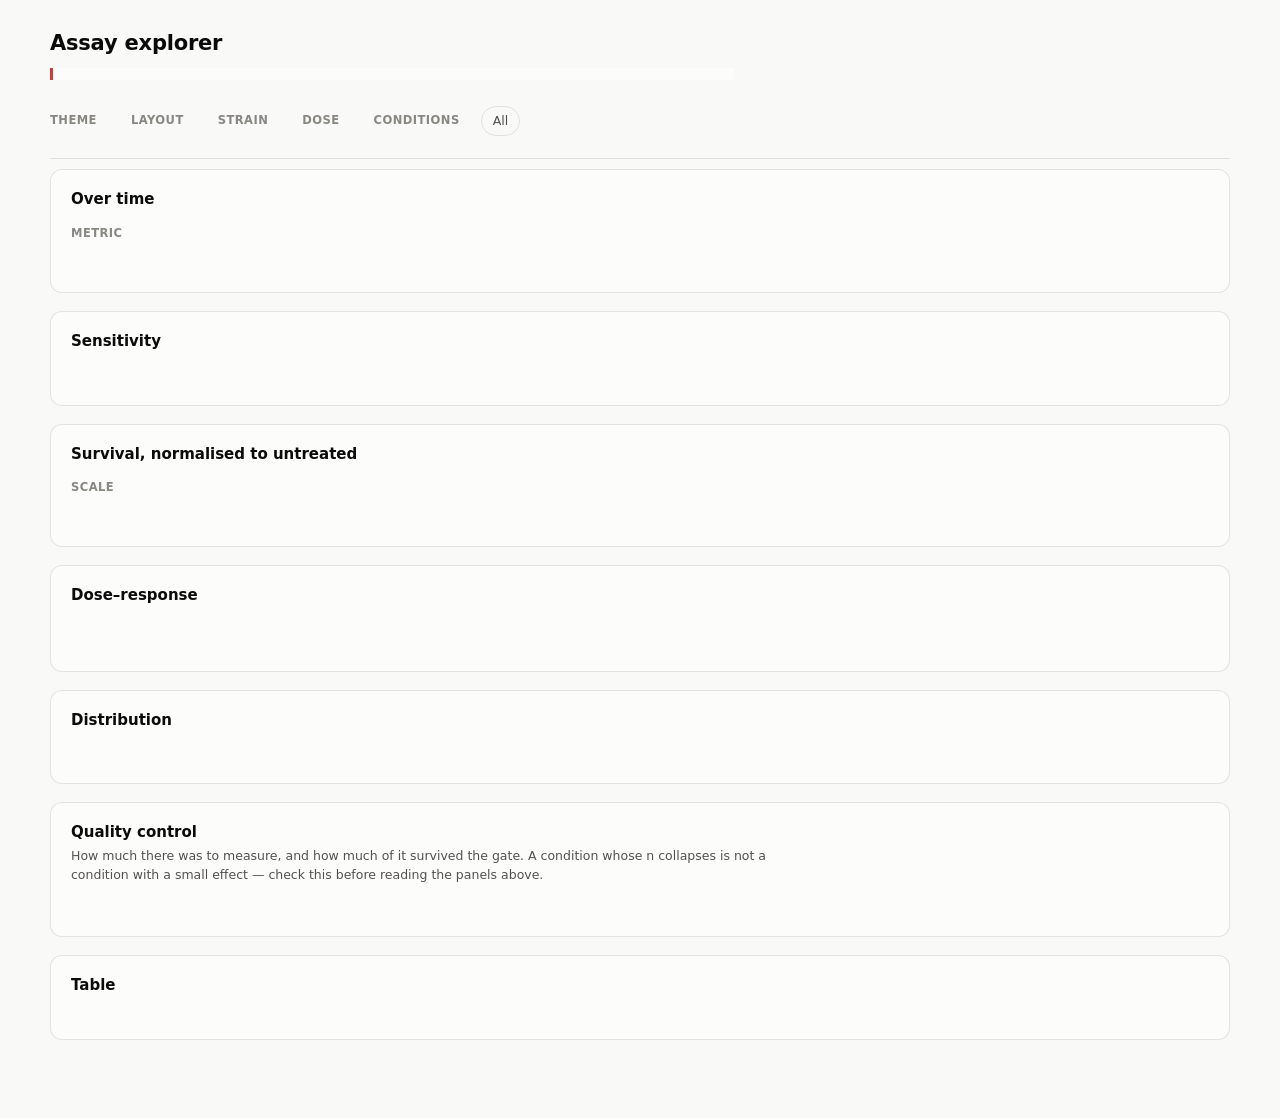
==== commit 7b3a3b06: "explorer: filter by strain and by dose, combinable, in every assay The condition row was the only fi" ====
--- a/launcher/assay_explorer_template.html
+++ b/launcher/assay_explorer_template.html
@@ -51,6 +51,8 @@
 
 <div class="bar"><div class="ctrl"><b>Theme</b><span id="theme"></span>
 <span style="width:10px"></span><b>Layout</b><span id="lay"></span>
+<span style="width:10px"></span><b id="strainlab">Strain</b><span id="strainf"></span>
+<span style="width:10px"></span><b id="doselab">Dose</b><span id="dosef"></span>
 <span style="width:10px"></span><b id="fillab">Conditions</b><span id="filt"></span>
 <button id="allbtn" style="margin-left:4px">All</button></div></div>
 
@@ -146,6 +148,13 @@
 const CCOL={}; CONDS.forEach((c,i)=>CCOL[c]=CAT[i%CAT.length]);
 
 let SEL=new Set(CONDS);                 /* which conditions are drawn */
+/* SEL is DERIVED. Three filters are ANDed into it: strain, dose, and the
+   per-condition mask. With twelve conditions the condition row alone makes
+   "only the 0 J plates" a dozen clicks, and getting it wrong by one chip is
+   invisible in the drawing. */
+let SELS=new Set(D.strains);            /* strains kept */
+let SELD=new Set(D.doses);              /* doses kept */
+let MASK=new Set(CONDS);                /* per-condition override */
 let LAYOUT=0;                           /* 0 facet by strain, 1 overlay in one axis */
 let MK=0;                               /* timecourse metric */
 let DRT=isTC?-1:null;                   /* dose-response timepoint, -1 = all */
@@ -673,13 +682,38 @@
    DISTOVR=i;press($('distk'),isTC?TPS.indexOf(DTT):0);redraw();}));
 
  $('fillab').textContent='Conditions';
+ /* Recompute SEL from the three filters and repaint the condition row. A
+    condition the group filters have excluded is dimmed rather than unpressed,
+    so the row still says what the per-condition mask holds. Returns false for
+    a combination that would draw nothing — the caller reverts, because an
+    empty panel looks identical to a broken one. */
+ const applyFilters=()=>{
+   const vis=c=>SELS.has(strainOf[c])&&(!D.has_dose||SELD.has(doseOf[c]));
+   const next=new Set(CONDS.filter(c=>MASK.has(c)&&vis(c)));
+   if(!next.size)return false;
+   SEL=next;
+   [...$('filt').querySelectorAll('button')].forEach((b,i)=>{
+     const c=CONDS[i];
+     b.setAttribute('aria-pressed',MASK.has(c)?'true':'false');
+     b.style.opacity=vis(c)?'':'.4';});
+   return true;};
+ const groupChip=(host,set,key,lab)=>chip(host,lab,true,b=>{
+   const had=set.has(key); had?set.delete(key):set.add(key);
+   if(!applyFilters()){had?set.add(key):set.delete(key);return;}
+   b.setAttribute('aria-pressed',set.has(key)?'true':'false');redraw();});
+ D.strains.forEach(x=>groupChip($('strainf'),SELS,x,x));
+ if(D.has_dose&&D.doses.length>1){D.doses.forEach(d=>groupChip($('dosef'),SELD,d,dl(d)));}
+ else{$('doselab').style.display='none';$('dosef').style.display='none';}
  CONDS.forEach(s=>chip($('filt'),s,true,b=>{
-   if(SEL.has(s)&&SEL.size>1)SEL.delete(s); else SEL.add(s);
-   b.setAttribute('aria-pressed',SEL.has(s)?'true':'false'); redraw();},v(CCOL[s])));
- $('allbtn').onclick=()=>{const on=SEL.size<CONDS.length;
-   SEL=new Set(on?CONDS:[CONDS[0]]);
-   [...$('filt').querySelectorAll('button')].forEach((b,i)=>
-     b.setAttribute('aria-pressed',SEL.has(CONDS[i])?'true':'false'));redraw();};
+   const had=MASK.has(s); had?MASK.delete(s):MASK.add(s);
+   if(!applyFilters()){had?MASK.add(s):MASK.delete(s);return;}
+   redraw();},v(CCOL[s])));
+ $('allbtn').onclick=()=>{
+   MASK=new Set(CONDS);SELS=new Set(D.strains);SELD=new Set(D.doses);applyFilters();
+   [...$('strainf').querySelectorAll('button')].forEach(b=>b.setAttribute('aria-pressed','true'));
+   [...$('dosef').querySelectorAll('button')].forEach(b=>b.setAttribute('aria-pressed','true'));
+   redraw();};
+ applyFilters();
 
  if(isTC){
   const drl=document.createElement('b');drl.textContent='Timepoint';$('drk').appendChild(drl);
